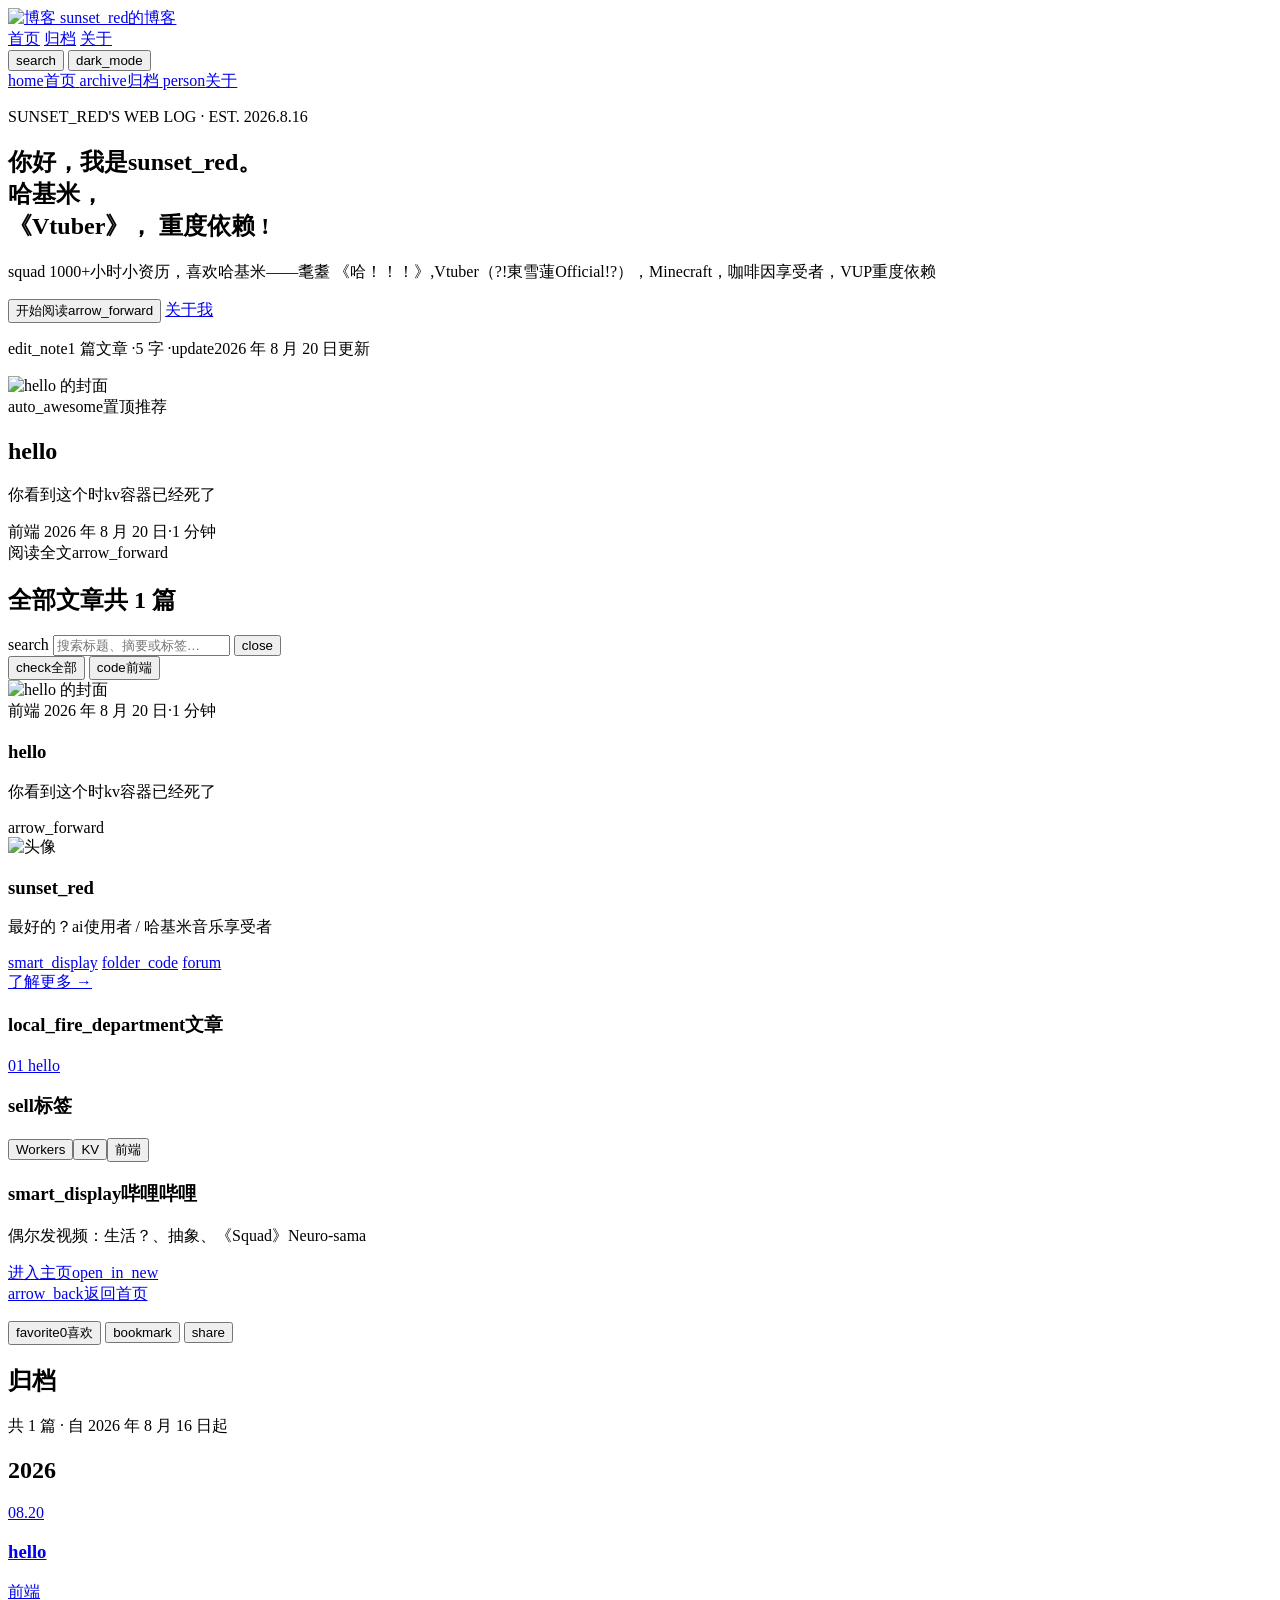
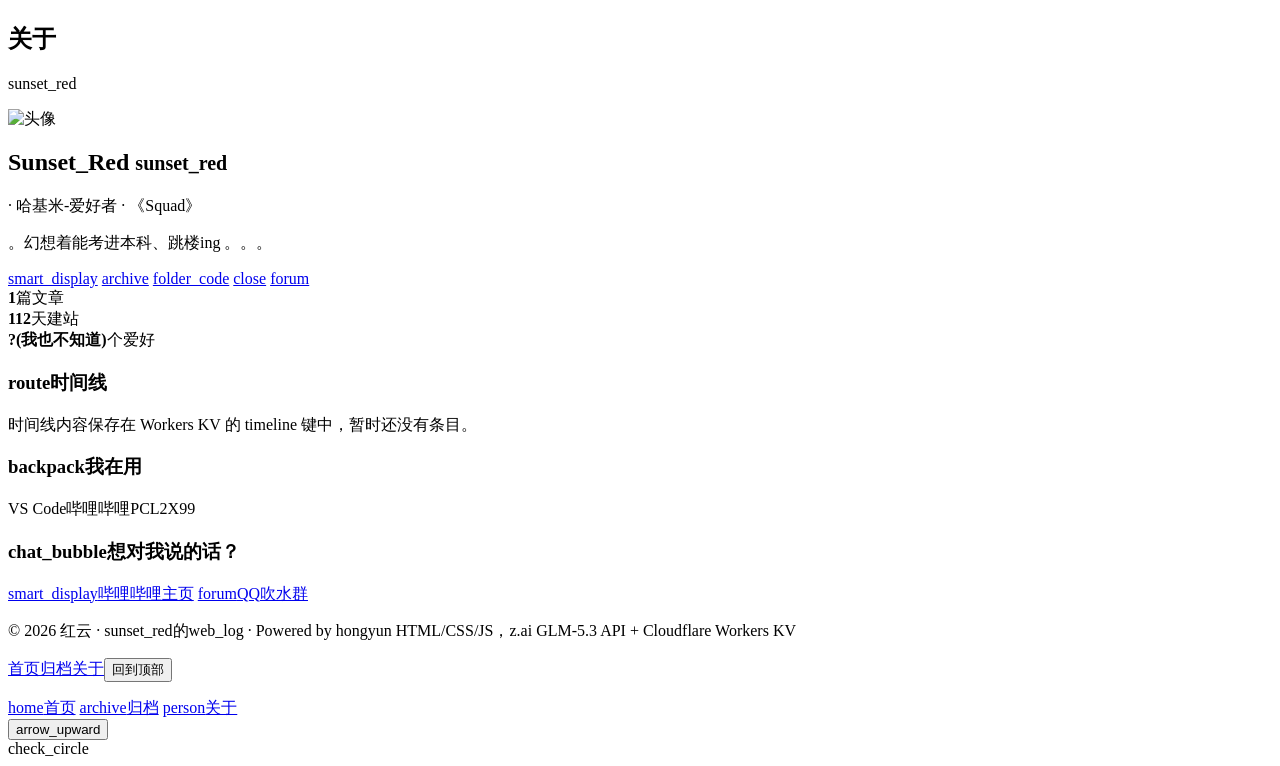
==== index.html @ dc414589 "Add files via upload" ====
<!DOCTYPE html>
<html lang="zh-CN">
<head>
<meta charset="UTF-8">
<meta name="viewport" content="width=device-width, initial-scale=1">
<title>sunset_red的web_log!!!</title>
<meta name="description" content="sunset_red的web_log！！！">
<meta name="theme-color" content="#F5FAF9" media="(prefers-color-scheme: light)">
<meta name="theme-color" content="#0E1515" media="(prefers-color-scheme: dark)">

<link rel="icon" type="image/jpeg" href="1788099527648d80cbcbd6b06cbe7049e24d46d24d8a580a2.jpg">
<link rel="apple-touch-icon" href="1788099527648d80cbcbd6b06cbe7049e24d46d24d8a580a2.jpg">
<link rel="preconnect" href="https://fonts.googleapis.com">
<link rel="preconnect" href="https://fonts.gstatic.com" crossorigin>
<link href="https://fonts.googleapis.com/css2?family=Noto+Sans+SC:wght@400;500;700&display=swap" rel="stylesheet">
<link href="https://fonts.googleapis.com/css2?family=Material+Symbols+Rounded:opsz,wght,FILL,GRAD@20..48,300..600,0..1,0&display=block" rel="stylesheet">
<link rel="stylesheet" href="style.css">
</head>
<body>


<div class="progress"><span id="progressFill"></span></div>


<header class="top-app-bar" id="appBar">
  <div class="app-bar-inner">
    <a class="brand" href="#/" aria-label="回到首页">
      <img class="brand-mark" src="1788099527648d80cbcbd6b06cbe7049e24d46d24d8a580a2.jpg" alt="博客">
      <span class="brand-name">sunset_red的博客</span>
    </a>
    <nav class="app-nav" aria-label="页面导航">
      <a href="#/" data-nav="home">首页</a>
      <a href="#/archive" data-nav="archive">归档</a>
      <a href="#/about" data-nav="about">关于</a>
    </nav>
    <div class="app-bar-actions">
      <button class="icon-btn" id="appSearchBtn" aria-label="搜索文章"><span class="msr">search</span></button>
      <button class="icon-btn" id="themeBtn" aria-label="切换主题"><span class="msr">dark_mode</span></button>
    </div>
  </div>
</header>


<aside class="nav-rail" aria-label="主导航">
  <a class="rail-item" href="#/" data-nav="home">
    <span class="rail-icon"><span class="msr">home</span></span><span class="rail-label">首页</span>
  </a>
  <a class="rail-item" href="#/archive" data-nav="archive">
    <span class="rail-icon"><span class="msr">archive</span></span><span class="rail-label">归档</span>
  </a>
  <a class="rail-item" href="#/about" data-nav="about">
    <span class="rail-icon"><span class="msr">person</span></span><span class="rail-label">关于</span>
  </a>
</aside>

<main class="shell" id="main">


  <section class="view" id="view-home">
    <div class="home-grid">
      <div class="home-main">

        
        <div class="hero">
          <div class="hero-text">
            <p class="hero-eyebrow">SUNSET_RED'S WEB LOG · EST. 2026.8.16</p>
            <h1 class="hero-title">你好，我是<span class="hl hl-primary">sunset_red</span>。<br> <span class="hl hl-tertiary">哈基米</span>，<br><span class="hl hl-tertiary">《Vtuber》</span>，   重度依赖 !</h1>
            <p class="hero-sub">squad 1000+小时小资历，喜欢哈基米——耄耋 《哈！！！》,Vtuber（?!東雪蓮Official!?），Minecraft，咖啡因享受者，VUP重度依赖</p>
            <div class="hero-actions">
              <button class="btn btn-filled" id="heroRead">开始阅读<span class="msr">arrow_forward</span></button>
              <a class="btn btn-tonal" href="#/about">关于我</a>
            </div>
            <p class="hero-meta">
              <span class="msr">edit_note</span><span id="statPosts">–</span> 篇文章
              <span class="sep">·</span><span id="statWords">–</span> 字
              <span class="sep">·</span><span class="msr">update</span><span id="statUpdated">–</span>更新
            </p>
          </div>
          <div class="hero-shapes" aria-hidden="true">
            <div class="par" data-depth="1.6" style="left:10%;top:14%"><div class="shape shape-blob"></div></div>
            <div class="par" data-depth="0.8" style="right:6%;top:2%"><div class="shape shape-ring"></div></div>
            <div class="par" data-depth="2.4" style="right:20%;bottom:20%"><div class="shape shape-pill"></div></div>
            <div class="par" data-depth="1.1" style="left:0;bottom:10%"><div class="shape shape-cookie"></div></div>
            <div class="par" data-depth="0.5" style="left:40%;top:0"><div class="shape shape-dots"></div></div>
          </div>
        </div>

        
        <section id="featuredSlot" aria-label="置顶文章"></section>

        
        <section class="feed" id="feedAnchor">
          <div class="feed-toolbar">
            <h2 class="section-title">全部文章<span class="feed-count" id="feedCount"></span></h2>
            <div class="search-bar">
              <span class="msr">search</span>
              <input id="searchInput" type="text" placeholder="搜索标题、摘要或标签…" aria-label="搜索文章">
              <button class="icon-btn sm" id="searchClear" aria-label="清空搜索"><span class="msr">close</span></button>
            </div>
          </div>
          <div class="chip-row" id="chipRow" role="group" aria-label="按分类过滤"></div>
          <div class="post-list" id="postList"></div>
          <div class="empty-state" id="emptyState" hidden>
            <span class="msr">search_off</span>
            <p>没有找到相关的文章，换个关键词试试？</p>
            <button class="btn btn-text" id="emptyClear">清除筛选</button>
          </div>
        </section>
      </div>

      
      <aside class="home-aside">
        <div class="aside-card card">
          <img class="aside-avatar" src="1788099527648d80cbcbd6b06cbe7049e24d46d24d8a580a2.jpg" alt="头像">
          <h3 class="aside-name">sunset_red</h3>
          <p class="aside-bio"> 最好的？ai使用者 / 哈基米音乐享受者</p>
          <div class="aside-social">
            <a class="icon-btn" href="https://space.bilibili.com/2143665106?spm_id_from=333.1007.0.0" target="_blank" rel="noopener" aria-label="哔哩哔哩主页"><span class="msr">smart_display</span></a>
            <a class="icon-btn" href="https://github.com/hongyinggfghg" target="_blank" rel="noopener" aria-label="folder_code"><span class="msr">folder_code</span></a>
            <a class="icon-btn" href="https://qun.qq.com/universal-share/share?ac=1&authKey=MtZVMoM16aaBMXMmHQZI2kFpi7PyZKCcYmU%2B6uMb%2BdHhhKy9Da8Tt0VvDX%2Bzkjvr&busi_data=eyJncm91cENvZGUiOiIxMTIxMTUxMTkxIiwidG9rZW4iOiI0MzdLWVpiNURxaThYM2tXaGVvV3VlcllIZVFIWlExUXhhenF6a0tCQWo0Sjl3R0VDcTVia3IwT2VIZ1lYRjlRIiwidWluIjoiMjY3MzM2ODM4MiJ9&data=wO5_016UmVou6e7lBhlbWAXGlmTSErDT1pSzOw2TSWqgSu05-gU6txOxobL7jRSRnSUBfg2rzifJkcBd1EI9VA&svctype=4&tempid=h5_group_info" target="_blank" rel="noopener" aria-label="forum"><span class="msr">forum</span></a>
          </div>
          <a class="aside-more" href="#/about">了解更多 →</a>
        </div>

        <div class="aside-card card">
          <h3 class="aside-card-title"><span class="msr">local_fire_department</span>文章</h3>
          <div class="pop-list" id="popularList"></div>
        </div>

        <div class="aside-card card">
          <h3 class="aside-card-title"><span class="msr">sell</span>标签</h3>
          <div class="tag-cloud" id="tagCloud"></div>
        </div>

        <div class="aside-card card bili-card">
          <h3 class="aside-card-title"><span class="msr">smart_display</span>哔哩哔哩</h3>
          <p class="aside-desc">偶尔发视频：生活？、抽象、《Squad》Neuro-sama</p>
          <a class="btn btn-filled" href="https://space.bilibili.com/2143665106?spm_id_from=333.1007.0.0" target="_blank" rel="noopener">进入主页<span class="msr">open_in_new</span></a>
        </div>
      </aside>
    </div>
  </section>

  
  <article class="view" id="view-post">
    <div class="post-layout">
      <div class="post-main">
        <a class="btn btn-text post-back" href="#/"><span class="msr">arrow_back</span>返回首页</a>
        <div class="post-head" id="postHead"></div>
        <figure class="post-cover" id="postCover"></figure>
        <div class="prose" id="postBody"></div>

        <div class="post-actions">
          <button class="btn btn-tonal btn-like" id="likeBtn" aria-pressed="false">
            <span class="msr">favorite</span><span id="likeCount">0</span><span class="like-label">喜欢</span>
          </button>
          <button class="icon-btn big" id="markBtn" aria-label="收藏"><span class="msr">bookmark</span></button>
          <button class="icon-btn big" id="shareBtn" aria-label="分享"><span class="msr">share</span></button>
        </div>

        <div class="post-nav" id="postNav"></div>
      </div>
      <aside class="post-aside"><nav class="toc" id="toc" aria-label="文章目录"></nav></aside>
    </div>
  </article>

  
  <section class="view" id="view-archive">
    <header class="page-head">
      <h1>归档</h1>
      <p>共 <span id="archCount">–</span> 篇 · 自 2026 年 8 月 16 日起</p>
    </header>
    <div id="archiveList"></div>
  </section>


  <section class="view" id="view-about">
    <header class="page-head"><h1>关于</h1><p>sunset_red</p></header>

    <div class="about-grid">
      <div class="card about-intro">
        <img class="about-avatar" src="1788099527648d80cbcbd6b06cbe7049e24d46d24d8a580a2.jpg" alt="头像">
        <div class="about-intro-text">
          <h2>Sunset_Red <small>sunset_red</small></h2>
          <p class="about-role"> · 哈基米-爱好者 · 《Squad》</p>
          <p>。幻想着能考进本科、跳楼ing 。。。</p>
          <div class="aside-social">
            <a class="icon-btn" href="https://space.bilibili.com/2143665106?spm_id_from=333.1007.0.0" target="_blank" rel="noopener" aria-label="哔哩哔哩主页"><span class="msr">smart_display</span></a>
            <a class="icon-btn" href="#/archive" aria-label="文章归档"><span class="msr">archive</span></a>
            <a class="icon-btn" href="https://github.com/hongyinggfghg" target="_blank" rel="noopener" aria-label="folder_code"><span class="msr">folder_code</span></a>
            <a class="icon-btn" href="https://x.com/hongyunlikecat" aria-label="X" target="_blank"><span class="msr">close</span></a>
            <a class="icon-btn" href="https://qun.qq.com/universal-share/share?ac=1&authKey=MtZVMoM16aaBMXMmHQZI2kFpi7PyZKCcYmU%2B6uMb%2BdHhhKy9Da8Tt0VvDX%2Bzkjvr&busi_data=eyJncm91cENvZGUiOiIxMTIxMTUxMTkxIiwidG9rZW4iOiI0MzdLWVpiNURxaThYM2tXaGVvV3VlcllIZVFIWlExUXhhenF6a0tCQWo0Sjl3R0VDcTVia3IwT2VIZ1lYRjlRIiwidWluIjoiMjY3MzM2ODM4MiJ9&data=wO5_016UmVou6e7lBhlbWAXGlmTSErDT1pSzOw2TSWqgSu05-gU6txOxobL7jRSRnSUBfg2rzifJkcBd1EI9VA&svctype=4&tempid=h5_group_info" target="_blank" rel="noopener" aria-label="forum"><span class="msr">forum</span></a>
          </div>
        </div>
      </div>

      <div class="about-stats card">
        <div><b id="asPosts">–</b><span>篇文章</span></div>
        <div><b id="asDays">–</b><span>天建站</span></div>
        <div><b>?(我也不知道)</b><span>个爱好</span></div>
      </div>

      
      <div class="card about-block">
        <h3 class="aside-card-title"><span class="msr">route</span>时间线</h3>
        <div class="timeline-scroll">
          <div class="timeline" id="timelineList"></div>
        </div>
      </div>

      <div class="card about-block">
        <h3 class="aside-card-title"><span class="msr">backpack</span>我在用</h3>
        <div class="tag-cloud static">
          <span class="chip">VS Code</span><span class="chip">哔哩哔哩</span><span class="chip">PCL2</span><span class="chip">X99</span>
        </div>
      </div>


      <div class="card about-block about-contact">
        <h3 class="aside-card-title"><span class="msr">chat_bubble</span>想对我说的话？</h3>
        <div class="contact-btns">
          <a class="btn btn-filled" href="https://space.bilibili.com/2143665106?spm_id_from=333.1007.0.0" target="_blank" rel="noopener"><span class="msr">smart_display</span>哔哩哔哩主页</a>
          <a class="btn btn-filled" href="https://qun.qq.com/universal-share/share?ac=1&authKey=MtZVMoM16aaBMXMmHQZI2kFpi7PyZKCcYmU%2B6uMb%2BdHhhKy9Da8Tt0VvDX%2Bzkjvr&busi_data=eyJncm91cENvZGUiOiIxMTIxMTUxMTkxIiwidG9rZW4iOiI0MzdLWVpiNURxaThYM2tXaGVvV3VlcllIZVFIWlExUXhhenF6a0tCQWo0Sjl3R0VDcTVia3IwT2VIZ1lYRjlRIiwidWluIjoiMjY3MzM2ODM4MiJ9&data=wO5_016UmVou6e7lBhlbWAXGlmTSErDT1pSzOw2TSWqgSu05-gU6txOxobL7jRSRnSUBfg2rzifJkcBd1EI9VA&svctype=4&tempid=h5_group_info" target="_blank" rel="noopener" aria-label="forum"><span class="msr">forum</span>QQ吹水群</a>
        </div>
      </div>
    </div>
  </section>

  <footer class="site-footer">
    <p>© 2026 红云 · sunset_red的web_log · Powered by hongyun HTML/CSS/JS，z.ai GLM-5.3 API + Cloudflare Workers KV</p>
    <p class="footer-links"><a href="#/">首页</a><a href="#/archive">归档</a><a href="#/about">关于</a><button class="link-btn" id="footerTop">回到顶部</button></p>
  </footer>
</main>


<nav class="bottom-nav" aria-label="主导航">
  <a class="bn-item" href="#/" data-nav="home"><span class="bn-icon"><span class="msr">home</span></span>首页</a>
  <a class="bn-item" href="#/archive" data-nav="archive"><span class="bn-icon"><span class="msr">archive</span></span>归档</a>
  <a class="bn-item" href="#/about" data-nav="about"><span class="bn-icon"><span class="msr">person</span></span>关于</a>
</nav>


<button class="fab" id="backTop" aria-label="回到顶部"><span class="msr">arrow_upward</span></button>


<div class="snackbar" id="snackbar" role="status" aria-live="polite">
  <span class="msr" id="snackIcon">check_circle</span>
  <span class="snackbar-msg" id="snackMsg"></span>
  <button class="snackbar-action" id="snackAction" hidden></button>
</div>

<script src="script.js"></script>
</body>
</html>
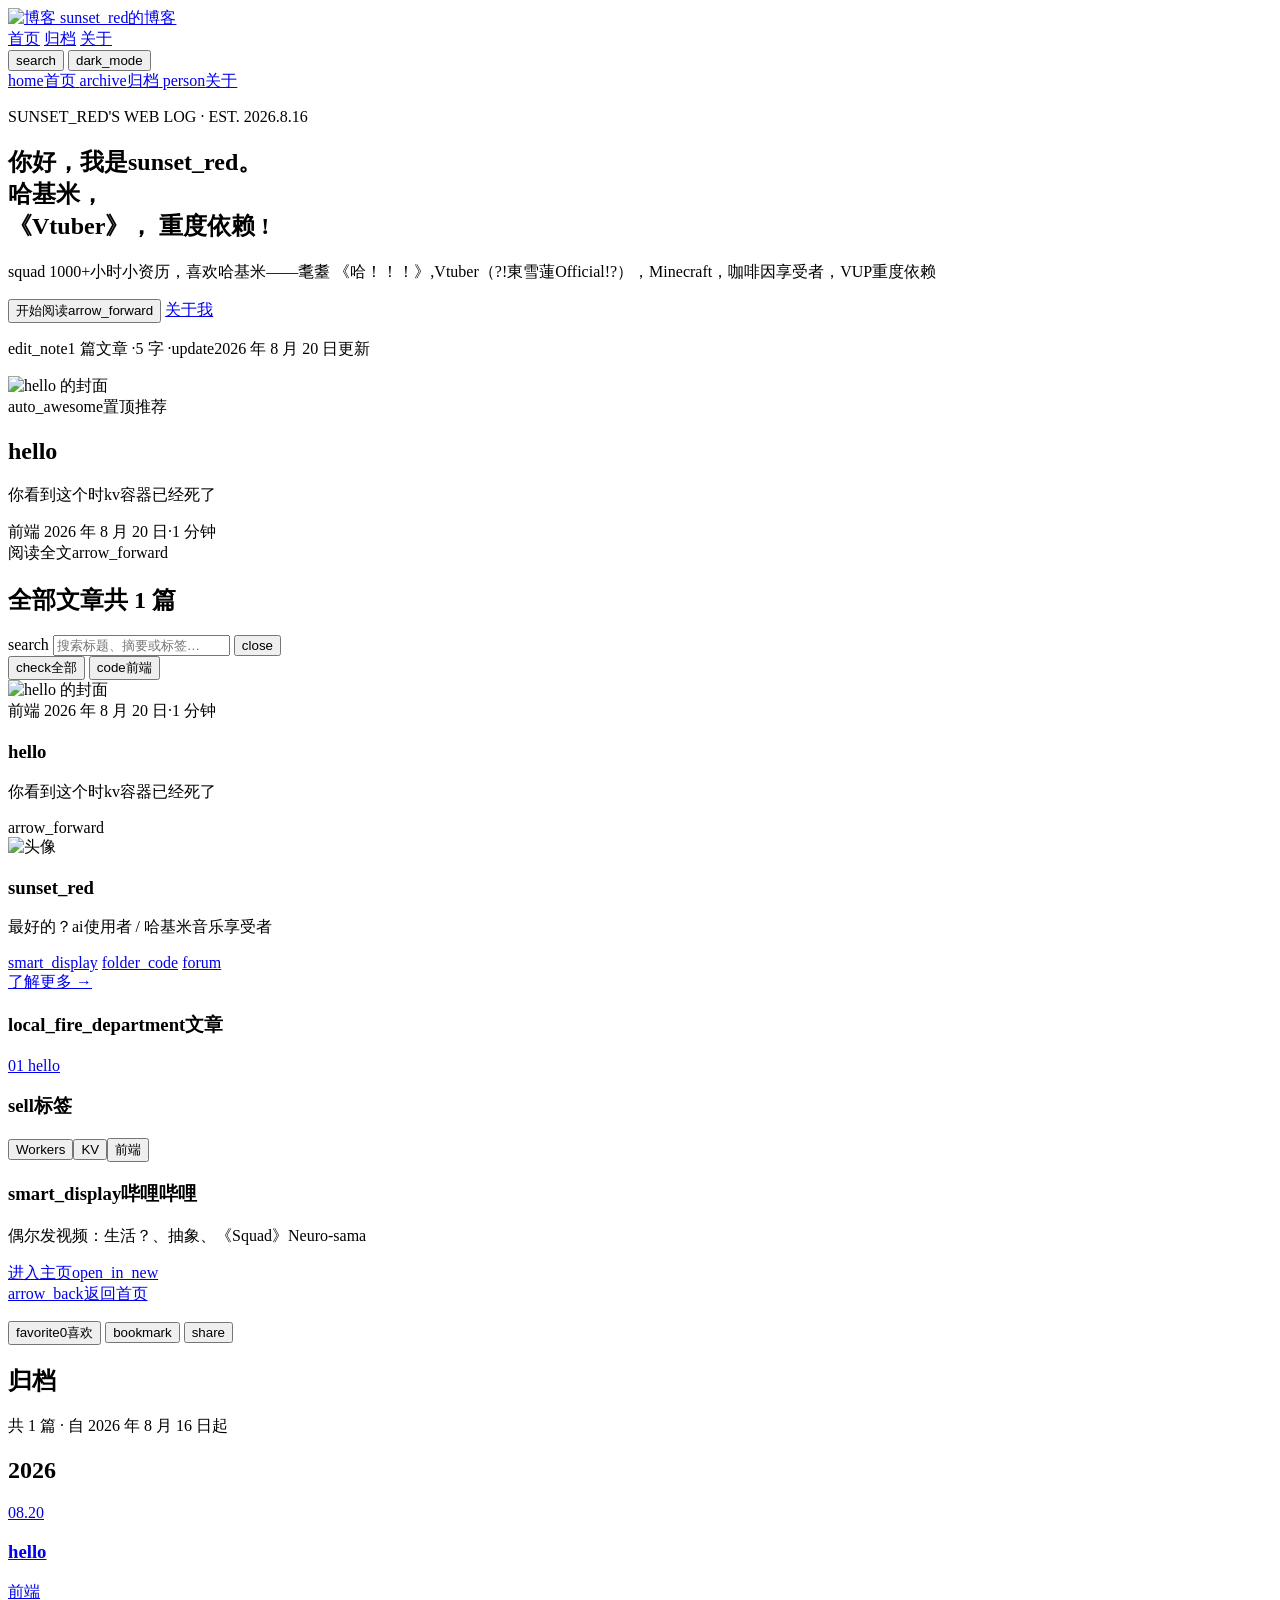
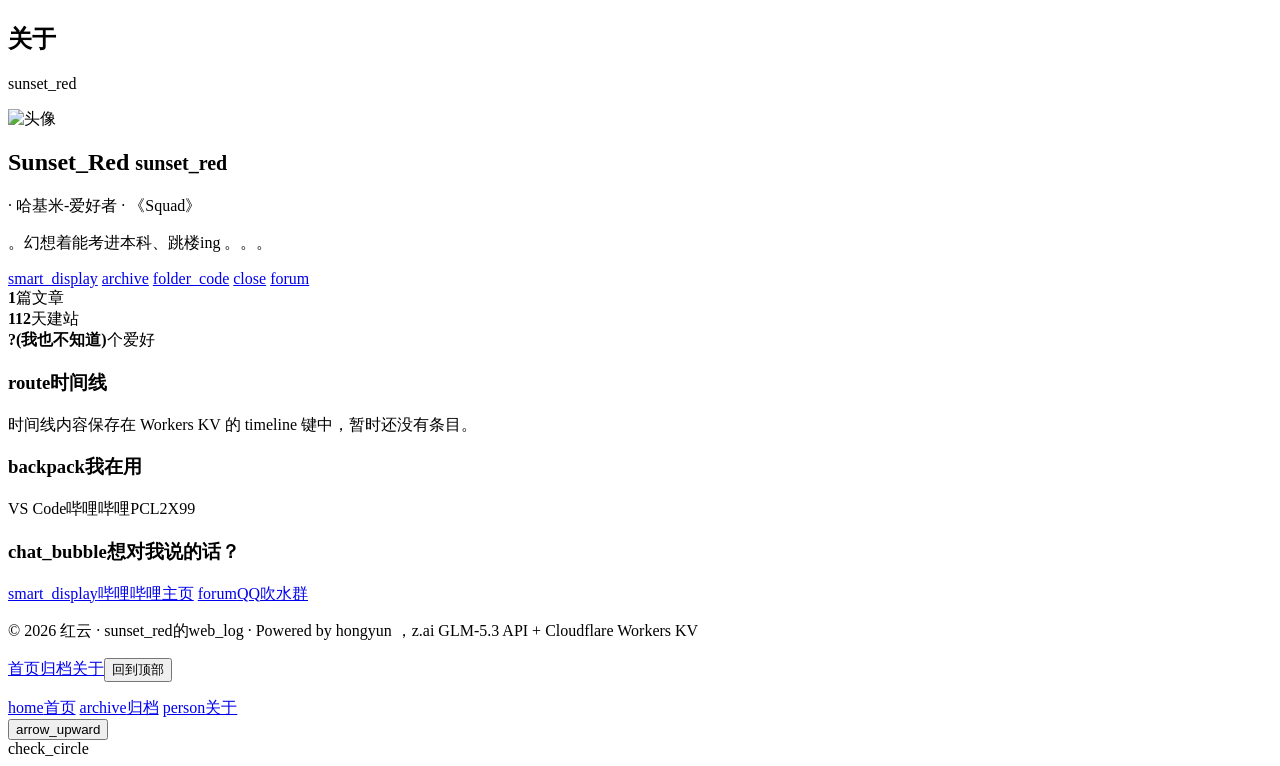
==== commit 8d755bc0: "Add files via upload" ====
--- a/index.html
+++ b/index.html
@@ -227,7 +227,7 @@
   </section>
 
   <footer class="site-footer">
-    <p>© 2026 红云 · sunset_red的web_log · Powered by hongyun HTML/CSS/JS，z.ai GLM-5.3 API + Cloudflare Workers KV</p>
+    <p>© 2026 红云 · sunset_red的web_log · Powered by hongyun ，z.ai GLM-5.3 API + Cloudflare Workers KV</p>
     <p class="footer-links"><a href="#/">首页</a><a href="#/archive">归档</a><a href="#/about">关于</a><button class="link-btn" id="footerTop">回到顶部</button></p>
   </footer>
 </main>
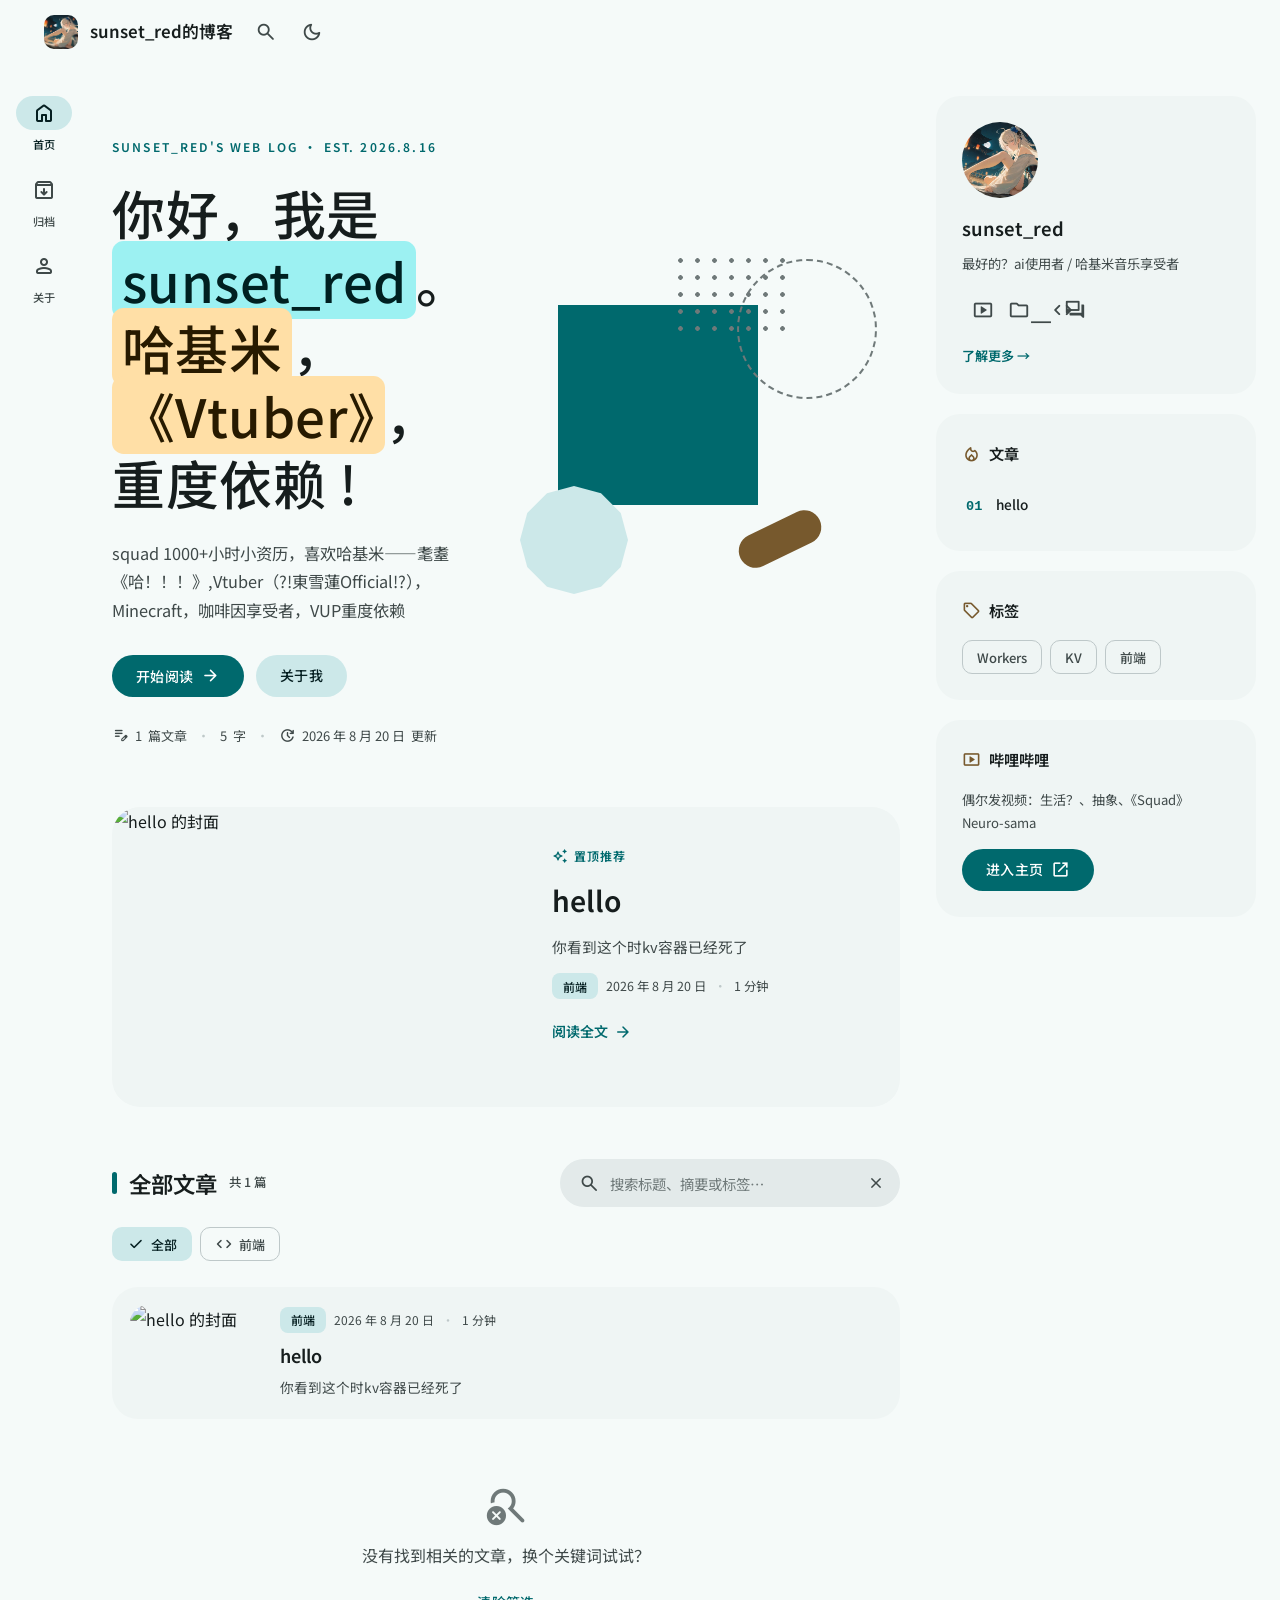
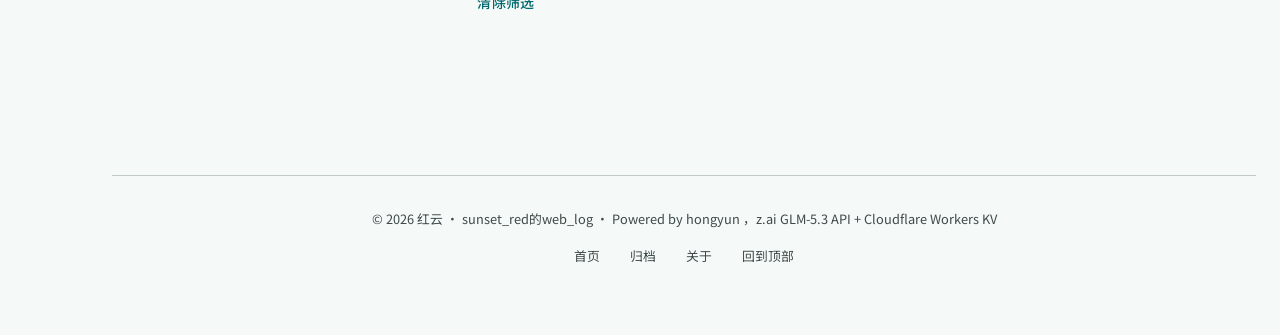
==== commit 728ab524: "Add files via upload" ====
--- a/index.html
+++ b/index.html
@@ -1,254 +1,254 @@
-<!DOCTYPE html>
-<html lang="zh-CN">
-<head>
-<meta charset="UTF-8">
-<meta name="viewport" content="width=device-width, initial-scale=1">
-<title>sunset_red的web_log!!!</title>
-<meta name="description" content="sunset_red的web_log！！！">
-<meta name="theme-color" content="#F5FAF9" media="(prefers-color-scheme: light)">
-<meta name="theme-color" content="#0E1515" media="(prefers-color-scheme: dark)">
-
-<link rel="icon" type="image/jpeg" href="1788099527648d80cbcbd6b06cbe7049e24d46d24d8a580a2.jpg">
-<link rel="apple-touch-icon" href="1788099527648d80cbcbd6b06cbe7049e24d46d24d8a580a2.jpg">
-<link rel="preconnect" href="https://fonts.googleapis.com">
-<link rel="preconnect" href="https://fonts.gstatic.com" crossorigin>
-<link href="https://fonts.googleapis.com/css2?family=Noto+Sans+SC:wght@400;500;700&display=swap" rel="stylesheet">
-<link href="https://fonts.googleapis.com/css2?family=Material+Symbols+Rounded:opsz,wght,FILL,GRAD@20..48,300..600,0..1,0&display=block" rel="stylesheet">
-<link rel="stylesheet" href="style.css">
-</head>
-<body>
-
-
-<div class="progress"><span id="progressFill"></span></div>
-
-
-<header class="top-app-bar" id="appBar">
-  <div class="app-bar-inner">
-    <a class="brand" href="#/" aria-label="回到首页">
-      <img class="brand-mark" src="1788099527648d80cbcbd6b06cbe7049e24d46d24d8a580a2.jpg" alt="博客">
-      <span class="brand-name">sunset_red的博客</span>
-    </a>
-    <nav class="app-nav" aria-label="页面导航">
-      <a href="#/" data-nav="home">首页</a>
-      <a href="#/archive" data-nav="archive">归档</a>
-      <a href="#/about" data-nav="about">关于</a>
-    </nav>
-    <div class="app-bar-actions">
-      <button class="icon-btn" id="appSearchBtn" aria-label="搜索文章"><span class="msr">search</span></button>
-      <button class="icon-btn" id="themeBtn" aria-label="切换主题"><span class="msr">dark_mode</span></button>
-    </div>
-  </div>
-</header>
-
-
-<aside class="nav-rail" aria-label="主导航">
-  <a class="rail-item" href="#/" data-nav="home">
-    <span class="rail-icon"><span class="msr">home</span></span><span class="rail-label">首页</span>
-  </a>
-  <a class="rail-item" href="#/archive" data-nav="archive">
-    <span class="rail-icon"><span class="msr">archive</span></span><span class="rail-label">归档</span>
-  </a>
-  <a class="rail-item" href="#/about" data-nav="about">
-    <span class="rail-icon"><span class="msr">person</span></span><span class="rail-label">关于</span>
-  </a>
-</aside>
-
-<main class="shell" id="main">
-
-
-  <section class="view" id="view-home">
-    <div class="home-grid">
-      <div class="home-main">
-
-        
-        <div class="hero">
-          <div class="hero-text">
-            <p class="hero-eyebrow">SUNSET_RED'S WEB LOG · EST. 2026.8.16</p>
-            <h1 class="hero-title">你好，我是<span class="hl hl-primary">sunset_red</span>。<br> <span class="hl hl-tertiary">哈基米</span>，<br><span class="hl hl-tertiary">《Vtuber》</span>，   重度依赖 !</h1>
-            <p class="hero-sub">squad 1000+小时小资历，喜欢哈基米——耄耋 《哈！！！》,Vtuber（?!東雪蓮Official!?），Minecraft，咖啡因享受者，VUP重度依赖</p>
-            <div class="hero-actions">
-              <button class="btn btn-filled" id="heroRead">开始阅读<span class="msr">arrow_forward</span></button>
-              <a class="btn btn-tonal" href="#/about">关于我</a>
-            </div>
-            <p class="hero-meta">
-              <span class="msr">edit_note</span><span id="statPosts">–</span> 篇文章
-              <span class="sep">·</span><span id="statWords">–</span> 字
-              <span class="sep">·</span><span class="msr">update</span><span id="statUpdated">–</span>更新
-            </p>
-          </div>
-          <div class="hero-shapes" aria-hidden="true">
-            <div class="par" data-depth="1.6" style="left:10%;top:14%"><div class="shape shape-blob"></div></div>
-            <div class="par" data-depth="0.8" style="right:6%;top:2%"><div class="shape shape-ring"></div></div>
-            <div class="par" data-depth="2.4" style="right:20%;bottom:20%"><div class="shape shape-pill"></div></div>
-            <div class="par" data-depth="1.1" style="left:0;bottom:10%"><div class="shape shape-cookie"></div></div>
-            <div class="par" data-depth="0.5" style="left:40%;top:0"><div class="shape shape-dots"></div></div>
-          </div>
-        </div>
-
-        
-        <section id="featuredSlot" aria-label="置顶文章"></section>
-
-        
-        <section class="feed" id="feedAnchor">
-          <div class="feed-toolbar">
-            <h2 class="section-title">全部文章<span class="feed-count" id="feedCount"></span></h2>
-            <div class="search-bar">
-              <span class="msr">search</span>
-              <input id="searchInput" type="text" placeholder="搜索标题、摘要或标签…" aria-label="搜索文章">
-              <button class="icon-btn sm" id="searchClear" aria-label="清空搜索"><span class="msr">close</span></button>
-            </div>
-          </div>
-          <div class="chip-row" id="chipRow" role="group" aria-label="按分类过滤"></div>
-          <div class="post-list" id="postList"></div>
-          <div class="empty-state" id="emptyState" hidden>
-            <span class="msr">search_off</span>
-            <p>没有找到相关的文章，换个关键词试试？</p>
-            <button class="btn btn-text" id="emptyClear">清除筛选</button>
-          </div>
-        </section>
-      </div>
-
-      
-      <aside class="home-aside">
-        <div class="aside-card card">
-          <img class="aside-avatar" src="1788099527648d80cbcbd6b06cbe7049e24d46d24d8a580a2.jpg" alt="头像">
-          <h3 class="aside-name">sunset_red</h3>
-          <p class="aside-bio"> 最好的？ai使用者 / 哈基米音乐享受者</p>
-          <div class="aside-social">
-            <a class="icon-btn" href="https://space.bilibili.com/2143665106?spm_id_from=333.1007.0.0" target="_blank" rel="noopener" aria-label="哔哩哔哩主页"><span class="msr">smart_display</span></a>
-            <a class="icon-btn" href="https://github.com/hongyinggfghg" target="_blank" rel="noopener" aria-label="folder_code"><span class="msr">folder_code</span></a>
-            <a class="icon-btn" href="https://qun.qq.com/universal-share/share?ac=1&authKey=MtZVMoM16aaBMXMmHQZI2kFpi7PyZKCcYmU%2B6uMb%2BdHhhKy9Da8Tt0VvDX%2Bzkjvr&busi_data=eyJncm91cENvZGUiOiIxMTIxMTUxMTkxIiwidG9rZW4iOiI0MzdLWVpiNURxaThYM2tXaGVvV3VlcllIZVFIWlExUXhhenF6a0tCQWo0Sjl3R0VDcTVia3IwT2VIZ1lYRjlRIiwidWluIjoiMjY3MzM2ODM4MiJ9&data=wO5_016UmVou6e7lBhlbWAXGlmTSErDT1pSzOw2TSWqgSu05-gU6txOxobL7jRSRnSUBfg2rzifJkcBd1EI9VA&svctype=4&tempid=h5_group_info" target="_blank" rel="noopener" aria-label="forum"><span class="msr">forum</span></a>
-          </div>
-          <a class="aside-more" href="#/about">了解更多 →</a>
-        </div>
-
-        <div class="aside-card card">
-          <h3 class="aside-card-title"><span class="msr">local_fire_department</span>文章</h3>
-          <div class="pop-list" id="popularList"></div>
-        </div>
-
-        <div class="aside-card card">
-          <h3 class="aside-card-title"><span class="msr">sell</span>标签</h3>
-          <div class="tag-cloud" id="tagCloud"></div>
-        </div>
-
-        <div class="aside-card card bili-card">
-          <h3 class="aside-card-title"><span class="msr">smart_display</span>哔哩哔哩</h3>
-          <p class="aside-desc">偶尔发视频：生活？、抽象、《Squad》Neuro-sama</p>
-          <a class="btn btn-filled" href="https://space.bilibili.com/2143665106?spm_id_from=333.1007.0.0" target="_blank" rel="noopener">进入主页<span class="msr">open_in_new</span></a>
-        </div>
-      </aside>
-    </div>
-  </section>
-
-  
-  <article class="view" id="view-post">
-    <div class="post-layout">
-      <div class="post-main">
-        <a class="btn btn-text post-back" href="#/"><span class="msr">arrow_back</span>返回首页</a>
-        <div class="post-head" id="postHead"></div>
-        <figure class="post-cover" id="postCover"></figure>
-        <div class="prose" id="postBody"></div>
-
-        <div class="post-actions">
-          <button class="btn btn-tonal btn-like" id="likeBtn" aria-pressed="false">
-            <span class="msr">favorite</span><span id="likeCount">0</span><span class="like-label">喜欢</span>
-          </button>
-          <button class="icon-btn big" id="markBtn" aria-label="收藏"><span class="msr">bookmark</span></button>
-          <button class="icon-btn big" id="shareBtn" aria-label="分享"><span class="msr">share</span></button>
-        </div>
-
-        <div class="post-nav" id="postNav"></div>
-      </div>
-      <aside class="post-aside"><nav class="toc" id="toc" aria-label="文章目录"></nav></aside>
-    </div>
-  </article>
-
-  
-  <section class="view" id="view-archive">
-    <header class="page-head">
-      <h1>归档</h1>
-      <p>共 <span id="archCount">–</span> 篇 · 自 2026 年 8 月 16 日起</p>
-    </header>
-    <div id="archiveList"></div>
-  </section>
-
-
-  <section class="view" id="view-about">
-    <header class="page-head"><h1>关于</h1><p>sunset_red</p></header>
-
-    <div class="about-grid">
-      <div class="card about-intro">
-        <img class="about-avatar" src="1788099527648d80cbcbd6b06cbe7049e24d46d24d8a580a2.jpg" alt="头像">
-        <div class="about-intro-text">
-          <h2>Sunset_Red <small>sunset_red</small></h2>
-          <p class="about-role"> · 哈基米-爱好者 · 《Squad》</p>
-          <p>。幻想着能考进本科、跳楼ing 。。。</p>
-          <div class="aside-social">
-            <a class="icon-btn" href="https://space.bilibili.com/2143665106?spm_id_from=333.1007.0.0" target="_blank" rel="noopener" aria-label="哔哩哔哩主页"><span class="msr">smart_display</span></a>
-            <a class="icon-btn" href="#/archive" aria-label="文章归档"><span class="msr">archive</span></a>
-            <a class="icon-btn" href="https://github.com/hongyinggfghg" target="_blank" rel="noopener" aria-label="folder_code"><span class="msr">folder_code</span></a>
-            <a class="icon-btn" href="https://x.com/hongyunlikecat" aria-label="X" target="_blank"><span class="msr">close</span></a>
-            <a class="icon-btn" href="https://qun.qq.com/universal-share/share?ac=1&authKey=MtZVMoM16aaBMXMmHQZI2kFpi7PyZKCcYmU%2B6uMb%2BdHhhKy9Da8Tt0VvDX%2Bzkjvr&busi_data=eyJncm91cENvZGUiOiIxMTIxMTUxMTkxIiwidG9rZW4iOiI0MzdLWVpiNURxaThYM2tXaGVvV3VlcllIZVFIWlExUXhhenF6a0tCQWo0Sjl3R0VDcTVia3IwT2VIZ1lYRjlRIiwidWluIjoiMjY3MzM2ODM4MiJ9&data=wO5_016UmVou6e7lBhlbWAXGlmTSErDT1pSzOw2TSWqgSu05-gU6txOxobL7jRSRnSUBfg2rzifJkcBd1EI9VA&svctype=4&tempid=h5_group_info" target="_blank" rel="noopener" aria-label="forum"><span class="msr">forum</span></a>
-          </div>
-        </div>
-      </div>
-
-      <div class="about-stats card">
-        <div><b id="asPosts">–</b><span>篇文章</span></div>
-        <div><b id="asDays">–</b><span>天建站</span></div>
-        <div><b>?(我也不知道)</b><span>个爱好</span></div>
-      </div>
-
-      
-      <div class="card about-block">
-        <h3 class="aside-card-title"><span class="msr">route</span>时间线</h3>
-        <div class="timeline-scroll">
-          <div class="timeline" id="timelineList"></div>
-        </div>
-      </div>
-
-      <div class="card about-block">
-        <h3 class="aside-card-title"><span class="msr">backpack</span>我在用</h3>
-        <div class="tag-cloud static">
-          <span class="chip">VS Code</span><span class="chip">哔哩哔哩</span><span class="chip">PCL2</span><span class="chip">X99</span>
-        </div>
-      </div>
-
-
-      <div class="card about-block about-contact">
-        <h3 class="aside-card-title"><span class="msr">chat_bubble</span>想对我说的话？</h3>
-        <div class="contact-btns">
-          <a class="btn btn-filled" href="https://space.bilibili.com/2143665106?spm_id_from=333.1007.0.0" target="_blank" rel="noopener"><span class="msr">smart_display</span>哔哩哔哩主页</a>
-          <a class="btn btn-filled" href="https://qun.qq.com/universal-share/share?ac=1&authKey=MtZVMoM16aaBMXMmHQZI2kFpi7PyZKCcYmU%2B6uMb%2BdHhhKy9Da8Tt0VvDX%2Bzkjvr&busi_data=eyJncm91cENvZGUiOiIxMTIxMTUxMTkxIiwidG9rZW4iOiI0MzdLWVpiNURxaThYM2tXaGVvV3VlcllIZVFIWlExUXhhenF6a0tCQWo0Sjl3R0VDcTVia3IwT2VIZ1lYRjlRIiwidWluIjoiMjY3MzM2ODM4MiJ9&data=wO5_016UmVou6e7lBhlbWAXGlmTSErDT1pSzOw2TSWqgSu05-gU6txOxobL7jRSRnSUBfg2rzifJkcBd1EI9VA&svctype=4&tempid=h5_group_info" target="_blank" rel="noopener" aria-label="forum"><span class="msr">forum</span>QQ吹水群</a>
-        </div>
-      </div>
-    </div>
-  </section>
-
-  <footer class="site-footer">
-    <p>© 2026 红云 · sunset_red的web_log · Powered by hongyun ，z.ai GLM-5.3 API + Cloudflare Workers KV</p>
-    <p class="footer-links"><a href="#/">首页</a><a href="#/archive">归档</a><a href="#/about">关于</a><button class="link-btn" id="footerTop">回到顶部</button></p>
-  </footer>
-</main>
-
-
-<nav class="bottom-nav" aria-label="主导航">
-  <a class="bn-item" href="#/" data-nav="home"><span class="bn-icon"><span class="msr">home</span></span>首页</a>
-  <a class="bn-item" href="#/archive" data-nav="archive"><span class="bn-icon"><span class="msr">archive</span></span>归档</a>
-  <a class="bn-item" href="#/about" data-nav="about"><span class="bn-icon"><span class="msr">person</span></span>关于</a>
-</nav>
-
-
-<button class="fab" id="backTop" aria-label="回到顶部"><span class="msr">arrow_upward</span></button>
-
-
-<div class="snackbar" id="snackbar" role="status" aria-live="polite">
-  <span class="msr" id="snackIcon">check_circle</span>
-  <span class="snackbar-msg" id="snackMsg"></span>
-  <button class="snackbar-action" id="snackAction" hidden></button>
-</div>
-
-<script src="script.js"></script>
-</body>
+<!DOCTYPE html>
+<html lang="zh-CN">
+<head>
+<meta charset="UTF-8">
+<meta name="viewport" content="width=device-width, initial-scale=1">
+<title>sunset_red的web_log!!!</title>
+<meta name="description" content="sunset_red的web_log！！！">
+<meta name="theme-color" content="#F5FAF9" media="(prefers-color-scheme: light)">
+<meta name="theme-color" content="#0E1515" media="(prefers-color-scheme: dark)">
+
+<link rel="icon" type="image/jpeg" href="avatar.jpg">
+<link rel="apple-touch-icon" href="avatar.jpg">
+<link rel="preconnect" href="https://fonts.googleapis.com">
+<link rel="preconnect" href="https://fonts.gstatic.com" crossorigin>
+<link href="https://fonts.googleapis.com/css2?family=Noto+Sans+SC:wght@400;500;700&display=swap" rel="stylesheet">
+<link href="https://fonts.googleapis.com/css2?family=Material+Symbols+Rounded:opsz,wght,FILL,GRAD@20..48,300..600,0..1,0&display=block" rel="stylesheet">
+<link rel="stylesheet" href="base.css">
+<link rel="stylesheet" href="style.css">
+</head>
+<body>
+
+
+<div class="progress"><span id="progressFill"></span></div>
+
+
+<header class="top-app-bar" id="appBar">
+  <div class="app-bar-inner">
+    <a class="brand" href="#/" aria-label="回到首页">
+      <img class="brand-mark" src="avatar.jpg" alt="博客">
+      <span class="brand-name">sunset_red的博客</span>
+    </a>
+    <nav class="app-nav" aria-label="页面导航">
+      <a href="#/" data-nav="home">首页</a>
+      <a href="#/archive" data-nav="archive">归档</a>
+      <a href="#/about" data-nav="about">关于</a>
+    </nav>
+    <div class="app-bar-actions">
+      <button class="icon-btn" id="appSearchBtn" aria-label="搜索文章"><span class="msr">search</span></button>
+      <button class="icon-btn" id="themeBtn" aria-label="切换主题"><span class="msr">dark_mode</span></button>
+    </div>
+  </div>
+</header>
+
+
+<aside class="nav-rail" aria-label="主导航">
+  <a class="rail-item" href="#/" data-nav="home">
+    <span class="rail-icon"><span class="msr">home</span></span><span class="rail-label">首页</span>
+  </a>
+  <a class="rail-item" href="#/archive" data-nav="archive">
+    <span class="rail-icon"><span class="msr">archive</span></span><span class="rail-label">归档</span>
+  </a>
+  <a class="rail-item" href="#/about" data-nav="about">
+    <span class="rail-icon"><span class="msr">person</span></span><span class="rail-label">关于</span>
+  </a>
+</aside>
+
+<main class="shell" id="main">
+
+
+  <section class="view" id="view-home">
+    <div class="home-grid">
+      <div class="home-main">
+
+        
+        <div class="hero">
+          <div class="hero-text">
+            <p class="hero-eyebrow">SUNSET_RED'S WEB LOG · EST. 2026.8.16</p>
+            <h1 class="hero-title">你好，我是<span class="hl hl-primary">sunset_red</span>。<br> <span class="hl hl-tertiary">哈基米</span>，<br><span class="hl hl-tertiary">《Vtuber》</span>，   重度依赖 !</h1>
+            <p class="hero-sub">squad 1000+小时小资历，喜欢哈基米——耄耋 《哈！！！》,Vtuber（?!東雪蓮Official!?），Minecraft，咖啡因享受者，VUP重度依赖</p>
+            <div class="hero-actions">
+              <button class="btn btn-filled" id="heroRead">开始阅读<span class="msr">arrow_forward</span></button>
+              <a class="btn btn-tonal" href="#/about">关于我</a>
+            </div>
+            <p class="hero-meta">
+              <span class="msr">edit_note</span><span id="statPosts">–</span> 篇文章
+              <span class="sep">·</span><span id="statWords">–</span> 字
+              <span class="sep">·</span><span class="msr">update</span><span id="statUpdated">–</span>更新
+            </p>
+          </div>
+          <div class="hero-shapes" aria-hidden="true">
+            <div class="par" data-depth="1.6" style="left:10%;top:14%"><div class="shape shape-blob"></div></div>
+            <div class="par" data-depth="0.8" style="right:6%;top:2%"><div class="shape shape-ring"></div></div>
+            <div class="par" data-depth="2.4" style="right:20%;bottom:20%"><div class="shape shape-pill"></div></div>
+            <div class="par" data-depth="1.1" style="left:0;bottom:10%"><div class="shape shape-cookie"></div></div>
+            <div class="par" data-depth="0.5" style="left:40%;top:0"><div class="shape shape-dots"></div></div>
+          </div>
+        </div>
+
+        
+        <section id="featuredSlot" aria-label="置顶文章"></section>
+
+        
+        <section class="feed" id="feedAnchor">
+          <div class="feed-toolbar">
+            <h2 class="section-title">全部文章<span class="feed-count" id="feedCount"></span></h2>
+            <div class="search-bar">
+              <span class="msr">search</span>
+              <input id="searchInput" type="text" placeholder="搜索标题、摘要或标签…" aria-label="搜索文章">
+              <button class="icon-btn sm" id="searchClear" aria-label="清空搜索"><span class="msr">close</span></button>
+            </div>
+          </div>
+          <div class="chip-row" id="chipRow" role="group" aria-label="按分类过滤"></div>
+          <div class="post-list" id="postList"></div>
+          <div class="empty-state" id="emptyState" hidden>
+            <span class="msr">search_off</span>
+            <p>没有找到相关的文章，换个关键词试试？</p>
+            <button class="btn btn-text" id="emptyClear">清除筛选</button>
+          </div>
+        </section>
+      </div>
+
+      
+      <aside class="home-aside">
+        <div class="aside-card card">
+          <img class="aside-avatar" src="avatar.jpg" alt="头像">
+          <h3 class="aside-name">sunset_red</h3>
+          <p class="aside-bio"> 最好的？ai使用者 / 哈基米音乐享受者</p>
+          <div class="aside-social">
+            <a class="icon-btn" href="https://space.bilibili.com/2143665106?spm_id_from=333.1007.0.0" target="_blank" rel="noopener" aria-label="哔哩哔哩主页"><span class="msr">smart_display</span></a>
+            <a class="icon-btn" href="https://github.com/hongyinggfghg" target="_blank" rel="noopener" aria-label="folder_code"><span class="msr">folder_code</span></a>
+            <a class="icon-btn" href="https://qun.qq.com/universal-share/share?ac=1&authKey=MtZVMoM16aaBMXMmHQZI2kFpi7PyZKCcYmU%2B6uMb%2BdHhhKy9Da8Tt0VvDX%2Bzkjvr&busi_data=eyJncm91cENvZGUiOiIxMTIxMTUxMTkxIiwidG9rZW4iOiI0MzdLWVpiNURxaThYM2tXaGVvV3VlcllIZVFIWlExUXhhenF6a0tCQWo0Sjl3R0VDcTVia3IwT2VIZ1lYRjlRIiwidWluIjoiMjY3MzM2ODM4MiJ9&data=wO5_016UmVou6e7lBhlbWAXGlmTSErDT1pSzOw2TSWqgSu05-gU6txOxobL7jRSRnSUBfg2rzifJkcBd1EI9VA&svctype=4&tempid=h5_group_info" target="_blank" rel="noopener" aria-label="forum"><span class="msr">forum</span></a>
+          </div>
+          <a class="aside-more" href="#/about">了解更多 →</a>
+        </div>
+
+        <div class="aside-card card">
+          <h3 class="aside-card-title"><span class="msr">local_fire_department</span>文章</h3>
+          <div class="pop-list" id="popularList"></div>
+        </div>
+
+        <div class="aside-card card">
+          <h3 class="aside-card-title"><span class="msr">sell</span>标签</h3>
+          <div class="tag-cloud" id="tagCloud"></div>
+        </div>
+
+        <div class="aside-card card bili-card">
+          <h3 class="aside-card-title"><span class="msr">smart_display</span>哔哩哔哩</h3>
+          <p class="aside-desc">偶尔发视频：生活？、抽象、《Squad》Neuro-sama</p>
+          <a class="btn btn-filled" href="https://space.bilibili.com/2143665106?spm_id_from=333.1007.0.0" target="_blank" rel="noopener">进入主页<span class="msr">open_in_new</span></a>
+        </div>
+      </aside>
+    </div>
+  </section>
+
+  
+  <article class="view" id="view-post">
+    <div class="post-layout">
+      <div class="post-main">
+        <a class="btn btn-text post-back" href="#/"><span class="msr">arrow_back</span>返回首页</a>
+        <div class="post-head" id="postHead"></div>
+        <div class="prose" id="postBody"></div>
+
+        <div class="post-actions">
+          <button class="btn btn-tonal btn-like" id="likeBtn" aria-pressed="false">
+            <span class="msr">favorite</span><span id="likeCount">0</span><span class="like-label">喜欢</span>
+          </button>
+          <button class="icon-btn big" id="markBtn" aria-label="收藏"><span class="msr">bookmark</span></button>
+          <button class="icon-btn big" id="shareBtn" aria-label="分享"><span class="msr">share</span></button>
+        </div>
+
+        <div class="post-nav" id="postNav"></div>
+      </div>
+      <aside class="post-aside"><nav class="toc" id="toc" aria-label="文章目录"></nav></aside>
+    </div>
+  </article>
+
+  
+  <section class="view" id="view-archive">
+    <header class="page-head">
+      <h1>归档</h1>
+      <p>共 <span id="archCount">–</span> 篇 · 自 2026 年 8 月 16 日起</p>
+    </header>
+    <div id="archiveList"></div>
+  </section>
+
+
+  <section class="view" id="view-about">
+    <header class="page-head"><h1>关于</h1><p>sunset_red</p></header>
+
+    <div class="about-grid">
+      <div class="card about-intro">
+        <img class="about-avatar" src="avatar.jpg" alt="头像">
+        <div class="about-intro-text">
+          <h2>Sunset_Red <small>sunset_red</small></h2>
+          <p class="about-role"> · 哈基米-爱好者 · 《Squad》</p>
+          <p>。幻想着能考进本科、跳楼ing 。。。</p>
+          <div class="aside-social">
+            <a class="icon-btn" href="https://space.bilibili.com/2143665106?spm_id_from=333.1007.0.0" target="_blank" rel="noopener" aria-label="哔哩哔哩主页"><span class="msr">smart_display</span></a>
+            <a class="icon-btn" href="#/archive" aria-label="文章归档"><span class="msr">archive</span></a>
+            <a class="icon-btn" href="https://github.com/hongyinggfghg" target="_blank" rel="noopener" aria-label="folder_code"><span class="msr">folder_code</span></a>
+            <a class="icon-btn" href="https://x.com/hongyunlikecat" aria-label="X" target="_blank"><span class="msr">close</span></a>
+            <a class="icon-btn" href="https://qun.qq.com/universal-share/share?ac=1&authKey=MtZVMoM16aaBMXMmHQZI2kFpi7PyZKCcYmU%2B6uMb%2BdHhhKy9Da8Tt0VvDX%2Bzkjvr&busi_data=eyJncm91cENvZGUiOiIxMTIxMTUxMTkxIiwidG9rZW4iOiI0MzdLWVpiNURxaThYM2tXaGVvV3VlcllIZVFIWlExUXhhenF6a0tCQWo0Sjl3R0VDcTVia3IwT2VIZ1lYRjlRIiwidWluIjoiMjY3MzM2ODM4MiJ9&data=wO5_016UmVou6e7lBhlbWAXGlmTSErDT1pSzOw2TSWqgSu05-gU6txOxobL7jRSRnSUBfg2rzifJkcBd1EI9VA&svctype=4&tempid=h5_group_info" target="_blank" rel="noopener" aria-label="forum"><span class="msr">forum</span></a>
+          </div>
+        </div>
+      </div>
+
+      <div class="about-stats card">
+        <div><b id="asPosts">–</b><span>篇文章</span></div>
+        <div><b id="asDays">–</b><span>天建站</span></div>
+        <div><b>?(我也不知道)</b><span>个爱好</span></div>
+      </div>
+
+      
+      <div class="card about-block">
+        <h3 class="aside-card-title"><span class="msr">route</span>时间线</h3>
+        <div class="timeline-scroll">
+          <div class="timeline" id="timelineList"></div>
+        </div>
+      </div>
+
+      <div class="card about-block">
+        <h3 class="aside-card-title"><span class="msr">backpack</span>我在用</h3>
+        <div class="tag-cloud static">
+          <span class="chip">VS Code</span><span class="chip">哔哩哔哩</span><span class="chip">PCL2</span><span class="chip">X99</span>
+        </div>
+      </div>
+
+
+      <div class="card about-block about-contact">
+        <h3 class="aside-card-title"><span class="msr">chat_bubble</span>想对我说的话？</h3>
+        <div class="contact-btns">
+          <a class="btn btn-filled" href="https://space.bilibili.com/2143665106?spm_id_from=333.1007.0.0" target="_blank" rel="noopener"><span class="msr">smart_display</span>哔哩哔哩主页</a>
+          <a class="btn btn-filled" href="https://qun.qq.com/universal-share/share?ac=1&authKey=MtZVMoM16aaBMXMmHQZI2kFpi7PyZKCcYmU%2B6uMb%2BdHhhKy9Da8Tt0VvDX%2Bzkjvr&busi_data=eyJncm91cENvZGUiOiIxMTIxMTUxMTkxIiwidG9rZW4iOiI0MzdLWVpiNURxaThYM2tXaGVvV3VlcllIZVFIWlExUXhhenF6a0tCQWo0Sjl3R0VDcTVia3IwT2VIZ1lYRjlRIiwidWluIjoiMjY3MzM2ODM4MiJ9&data=wO5_016UmVou6e7lBhlbWAXGlmTSErDT1pSzOw2TSWqgSu05-gU6txOxobL7jRSRnSUBfg2rzifJkcBd1EI9VA&svctype=4&tempid=h5_group_info" target="_blank" rel="noopener" aria-label="forum"><span class="msr">forum</span>QQ吹水群</a>
+        </div>
+      </div>
+    </div>
+  </section>
+
+  <footer class="site-footer">
+    <p>© 2026 红云 · sunset_red的web_log · Powered by hongyun ，z.ai GLM-5.3 API + Cloudflare Workers KV</p>
+    <p class="footer-links"><a href="#/">首页</a><a href="#/archive">归档</a><a href="#/about">关于</a><button class="link-btn" id="footerTop">回到顶部</button></p>
+  </footer>
+</main>
+
+
+<nav class="bottom-nav" aria-label="主导航">
+  <a class="bn-item" href="#/" data-nav="home"><span class="bn-icon"><span class="msr">home</span></span>首页</a>
+  <a class="bn-item" href="#/archive" data-nav="archive"><span class="bn-icon"><span class="msr">archive</span></span>归档</a>
+  <a class="bn-item" href="#/about" data-nav="about"><span class="bn-icon"><span class="msr">person</span></span>关于</a>
+</nav>
+
+
+<button class="fab" id="backTop" aria-label="回到顶部"><span class="msr">arrow_upward</span></button>
+
+
+<div class="snackbar" id="snackbar" role="status" aria-live="polite">
+  <span class="msr" id="snackIcon">check_circle</span>
+  <span class="snackbar-msg" id="snackMsg"></span>
+</div>
+
+<script src="sanitize.js"></script>
+<script src="script.js"></script>
+</body>
 </html>
--- a/base.css
+++ b/base.css
@@ -0,0 +1,167 @@
+/* ============================================================
+   base.css —— 共享设计系统
+   博客端（style.css）与发布后台（admin.css）都依赖本文件：
+   M3 设计令牌、reset、图标字体、按钮 / chip / 卡片基础组件。
+   页面差异（字号、间距覆盖）写在各自的 css 里。
+   ============================================================ */
+
+/* ---------------- M3 色彩令牌（亮色方案） ---------------- */
+:root {
+  --md-primary: #00696d;
+  --md-on-primary: #ffffff;
+  --md-primary-container: #9cf1f2;
+  --md-on-primary-container: #002021;
+  --md-secondary: #4a6365;
+  --md-on-secondary: #ffffff;
+  --md-secondary-container: #cce8e9;
+  --md-on-secondary-container: #051f21;
+  --md-tertiary: #77592d;
+  --md-on-tertiary: #ffffff;
+  --md-tertiary-container: #ffdfa6;
+  --md-on-tertiary-container: #271a00;
+  --md-error: #ba1a1a;
+  --md-on-error: #ffffff;
+  --md-error-container: #ffdad6;
+  --md-on-error-container: #410002;
+  --md-surface: #f5faf9;
+  --md-on-surface: #161d1d;
+  --md-surface-variant: #dae4e5;
+  --md-on-surface-variant: #3f4949;
+  --md-outline: #6f7979;
+  --md-outline-variant: #bec8c9;
+  --md-surface-container-lowest: #ffffff;
+  --md-surface-container-low: #eff5f4;
+  --md-surface-container: #e9efef;
+  --md-surface-container-high: #e3eaea;
+  --md-surface-container-highest: #dee4e4;
+  --md-inverse-surface: #2b3232;
+  --md-inverse-on-surface: #ecf2f1;
+  --md-inverse-primary: #80d4d5;
+
+  --elev-1: 0 1px 2px rgba(0,0,0,.3), 0 1px 3px 1px rgba(0,0,0,.15);
+  --elev-2: 0 1px 2px rgba(0,0,0,.3), 0 2px 6px 2px rgba(0,0,0,.15);
+  --elev-3: 0 1px 3px rgba(0,0,0,.3), 0 4px 8px 3px rgba(0,0,0,.15);
+
+  --ease-standard: cubic-bezier(.2, 0, 0, 1);
+  --ease-spring: cubic-bezier(.34, 1.56, .64, 1);
+  --font-mono: ui-monospace, 'SF Mono', 'Cascadia Code', Consolas, monospace;
+}
+
+/* ---------------- M3 暗色方案 ---------------- */
+[data-theme="dark"] {
+  --md-primary: #80d4d5;
+  --md-on-primary: #003738;
+  --md-primary-container: #004f51;
+  --md-on-primary-container: #9cf1f2;
+  --md-secondary: #b0cbcd;
+  --md-on-secondary: #1c3436;
+  --md-secondary-container: #334b4d;
+  --md-on-secondary-container: #cce8e9;
+  --md-tertiary: #e8c28c;
+  --md-on-tertiary: #422d00;
+  --md-tertiary-container: #5d4212;
+  --md-on-tertiary-container: #ffdfa6;
+  --md-error: #ffb4ab;
+  --md-on-error: #690005;
+  --md-error-container: #93000a;
+  --md-on-error-container: #ffdad6;
+  --md-surface: #0e1515;
+  --md-on-surface: #dee4e4;
+  --md-surface-variant: #3f4949;
+  --md-on-surface-variant: #bec8c9;
+  --md-outline: #899393;
+  --md-outline-variant: #3f4949;
+  --md-surface-container-lowest: #090f0f;
+  --md-surface-container-low: #161d1d;
+  --md-surface-container: #1a2121;
+  --md-surface-container-high: #252b2b;
+  --md-surface-container-highest: #303636;
+  --md-inverse-surface: #dee4e4;
+  --md-inverse-on-surface: #2b3232;
+  --md-inverse-primary: #00696d;
+  --elev-1: 0 1px 2px rgba(0,0,0,.5), 0 1px 3px 1px rgba(0,0,0,.2);
+  --elev-2: 0 1px 2px rgba(0,0,0,.5), 0 2px 6px 2px rgba(0,0,0,.25);
+  --elev-3: 0 2px 4px rgba(0,0,0,.5), 0 4px 10px 3px rgba(0,0,0,.3);
+}
+
+/* ---------------- 基础 ---------------- */
+* { margin: 0; padding: 0; box-sizing: border-box; }
+body {
+  font-family: var(--font-sans);
+  background: var(--md-surface);
+  color: var(--md-on-surface);
+  line-height: 1.75;
+  -webkit-font-smoothing: antialiased;
+  transition: background-color .35s var(--ease-standard), color .35s var(--ease-standard);
+}
+img { display: block; max-width: 100%; }
+a { color: inherit; text-decoration: none; }
+button { font-family: inherit; cursor: pointer; border: none; background: none; color: inherit; }
+::selection { background: var(--md-primary-container); color: var(--md-on-primary-container); }
+:focus-visible { outline: 2px solid var(--md-primary); outline-offset: 2px; border-radius: 4px; }
+::-webkit-scrollbar { width: 10px; height: 10px; }
+::-webkit-scrollbar-thumb { background: var(--md-outline-variant); border-radius: 8px; border: 2px solid var(--md-surface); }
+::-webkit-scrollbar-track { background: transparent; }
+
+/* Material Symbols Rounded 图标 */
+.msr {
+  font-family: 'Material Symbols Rounded';
+  font-weight: normal; font-style: normal; font-size: 24px; line-height: 1;
+  letter-spacing: normal; text-transform: none; display: inline-block; white-space: nowrap;
+  direction: ltr; -webkit-font-feature-settings: 'liga'; -webkit-font-smoothing: antialiased;
+  font-variation-settings: 'FILL' 0, 'wght' 400, 'GRAD' 0, 'opsz' 24;
+  transition: font-variation-settings .35s var(--ease-standard);
+  user-select: none;
+}
+.msr.filled { font-variation-settings: 'FILL' 1, 'wght' 400, 'GRAD' 0, 'opsz' 24; }
+
+/* ---------------- 按钮体系（M3） ---------------- */
+.btn {
+  display: inline-flex; align-items: center; justify-content: center; gap: 8px;
+  height: 42px; padding: 0 24px; border-radius: 21px;
+  font-size: .875rem; font-weight: 500; letter-spacing: .02em;
+  position: relative; transition: box-shadow .25s var(--ease-standard), background-color .25s;
+}
+.btn .msr { font-size: 19px; }
+.btn-filled { background: var(--md-primary); color: var(--md-on-primary); }
+.btn-filled:hover { box-shadow: var(--elev-1); }
+.btn-tonal { background: var(--md-secondary-container); color: var(--md-on-secondary-container); }
+.btn-text { background: transparent; color: var(--md-primary); padding: 0 16px; }
+
+/* 状态层：hover 8% / active 12% */
+.btn::after, .icon-btn::after, .chip::after {
+  content: ""; position: absolute; inset: 0; border-radius: inherit;
+  background: currentColor; opacity: 0; pointer-events: none;
+  transition: opacity .18s var(--ease-standard);
+}
+.btn:hover::after, .icon-btn:hover::after, .chip:hover::after { opacity: .08; }
+.btn:active::after, .icon-btn:active::after, .chip:active::after { opacity: .12; }
+
+.icon-btn {
+  width: 42px; height: 42px; border-radius: 50%; display: grid; place-items: center;
+  color: var(--md-on-surface-variant); position: relative; transition: color .2s;
+}
+.icon-btn:hover { color: var(--md-on-surface); }
+.icon-btn .msr { font-size: 22px; }
+.icon-btn.sm { width: 34px; height: 34px; }
+.icon-btn.sm .msr { font-size: 18px; }
+
+/* ---------------- Chips（M3） ---------------- */
+.chip {
+  display: inline-flex; align-items: center; gap: 6px; height: 34px; padding: 0 14px;
+  border-radius: 10px; border: 1px solid var(--md-outline-variant);
+  background: transparent; color: var(--md-on-surface-variant);
+  font-size: .8125rem; font-weight: 500; position: relative;
+  transition: background-color .25s, color .25s, border-color .25s;
+}
+.chip .msr { font-size: 18px; }
+.chip.selected { background: var(--md-secondary-container); color: var(--md-on-secondary-container); border-color: transparent; }
+
+/* ---------------- 卡片 ---------------- */
+.card { background: var(--md-surface-container-low); border-radius: 24px; }
+
+/* ---------------- 动效减弱 ---------------- */
+@media (prefers-reduced-motion: reduce) {
+  *, *::before, *::after { animation-duration: .01ms !important; animation-iteration-count: 1 !important; transition-duration: .01ms !important; }
+  html { scroll-behavior: auto; }
+}
--- a/style.css
+++ b/style.css
@@ -0,0 +1,414 @@
+/* ============================================================
+   style.css —— 博客端样式（设计令牌 / 按钮 / 卡片等共享部分见 base.css）
+   ============================================================ */
+
+@font-face {
+  font-family: 'Google Sans Text'; font-style: normal; font-weight: 400; font-display: swap;
+  src: url(https://fonts.gstatic.com/s/googlesanstext/v25/5aUu9-KzpRiLCAt4Unrc-xIKmCU5qEp2i0VBuxM.woff2) format('woff2');
+}
+@font-face {
+  font-family: 'Google Sans Text'; font-style: normal; font-weight: 500; font-display: swap;
+  src: url(https://fonts.gstatic.com/s/googlesanstext/v25/5aUp9-KzpRiLCAt4Unrc-xIKmCU5oLlVnmhjtjm4DZw.woff2) format('woff2');
+}
+@font-face {
+  font-family: 'Google Sans Text'; font-style: normal; font-weight: 700; font-display: swap;
+  src: url(https://fonts.gstatic.com/s/googlesanstext/v25/5aUp9-KzpRiLCAt4Unrc-xIKmCU5oPFTnmhjtjm4DZw.woff2) format('woff2');
+}
+
+:root {
+  --font-sans: 'Google Sans Text', 'Noto Sans SC', -apple-system, 'Segoe UI', sans-serif;
+}
+
+html { scroll-behavior: smooth; scroll-padding-top: 92px; }
+
+/* 博客专属元素的状态层（按钮 / 图标 / chip 的状态层在 base.css） */
+.bn-item::after, .app-nav a::after, .toc-link::after {
+  content: ""; position: absolute; inset: 0; border-radius: inherit;
+  background: currentColor; opacity: 0; pointer-events: none;
+  transition: opacity .18s var(--ease-standard);
+}
+.bn-item:hover::after, .app-nav a:hover::after { opacity: .08; }
+
+/* ---------------- 阅读进度条 ---------------- */
+.progress { position: fixed; top: 0; left: 0; right: 0; height: 3px; z-index: 90; pointer-events: none; }
+.progress span { display: block; height: 100%; background: var(--md-primary); transform: scaleX(0); transform-origin: 0 50%; }
+
+/* ---------------- 顶部应用栏 ---------------- */
+.top-app-bar {
+  position: fixed; top: 0; left: 0; right: 0; height: 64px; z-index: 80;
+  background: var(--md-surface);
+  transition: background-color .3s var(--ease-standard), box-shadow .3s var(--ease-standard);
+}
+.top-app-bar.scrolled { background: var(--md-surface-container); box-shadow: var(--elev-1); }
+.app-bar-inner { max-width: 1240px; height: 100%; margin: 0 auto; padding: 0 24px; display: flex; align-items: center; gap: 12px; }
+.brand { display: flex; align-items: center; gap: 12px; }
+.brand-mark { width: 34px; height: 34px; border-radius: 10px; object-fit: cover; }
+.brand-name { font-weight: 600; font-size: 1.05rem; opacity: 0; transform: translateY(5px); transition: .4s var(--ease-standard); }
+.top-app-bar.scrolled .brand-name { opacity: 1; transform: none; }
+.app-bar-actions { margin-left: auto; display: flex; gap: 4px; }
+.app-nav { margin-left: auto; display: none; gap: 4px; }
+.app-nav + .app-bar-actions { margin-left: 0; }
+.app-nav a {
+  padding: 8px 18px; border-radius: 20px; font-size: .875rem; font-weight: 500;
+  color: var(--md-on-surface-variant); position: relative; transition: color .25s, background-color .25s;
+}
+.app-nav a:hover { background: color-mix(in srgb, var(--md-on-surface-variant) 8%, transparent); }
+.app-nav a.active { color: var(--md-primary); background: var(--md-secondary-container); }
+
+/* ---------------- 导航栏（桌面） ---------------- */
+.nav-rail {
+  display: none; position: fixed; left: 0; top: 0; bottom: 0; width: 88px; z-index: 70;
+  flex-direction: column; align-items: center; gap: 10px; padding: 92px 0 24px;
+}
+.rail-item { display: flex; flex-direction: column; align-items: center; gap: 5px; color: var(--md-on-surface-variant); width: 72px; padding: 4px 0; border-radius: 16px; transition: color .25s; }
+.rail-icon { width: 56px; height: 34px; border-radius: 17px; display: grid; place-items: center; transition: background-color .35s var(--ease-standard); }
+.rail-icon .msr { font-size: 24px; }
+.rail-label { font-size: .7rem; font-weight: 500; }
+.rail-item:hover { color: var(--md-on-surface); }
+.rail-item.active { color: var(--md-on-secondary-container); }
+.rail-item.active .rail-icon { background: var(--md-secondary-container); }
+
+/* ---------------- 底部导航栏（移动端） ---------------- */
+.bottom-nav {
+  position: fixed; left: 12px; right: 12px; bottom: 12px; height: 72px; z-index: 80;
+  background: var(--md-surface-container); box-shadow: var(--elev-2); border-radius: 28px;
+  display: none; align-items: stretch; padding: 8px;
+}
+.bn-item { flex: 1; display: flex; flex-direction: column; align-items: center; justify-content: center; gap: 4px; font-size: .6875rem; font-weight: 500; color: var(--md-on-surface-variant); }
+.bn-icon { width: 64px; height: 32px; border-radius: 16px; display: grid; place-items: center; transition: background-color .35s var(--ease-standard); }
+.bn-icon .msr { font-size: 22px; }
+.bn-item.active { color: var(--md-on-secondary-container); }
+.bn-item.active .bn-icon { background: var(--md-secondary-container); }
+
+/* ---------------- 主布局 ---------------- */
+.shell { max-width: 1240px; margin: 0 auto; padding: 96px 24px 64px; }
+
+.view { display: none; }
+.view.active { display: block; animation: view-in .5s var(--ease-standard); }
+@keyframes view-in { from { opacity: 0; transform: translateY(18px); } }
+
+/* ---------------- Hero ---------------- */
+.hero { display: grid; grid-template-columns: minmax(0, 1fr) minmax(280px, 380px); align-items: center; gap: 48px; padding: 40px 0 8px; }
+.hero-eyebrow { font-size: .75rem; font-weight: 600; letter-spacing: .18em; color: var(--md-primary); margin-bottom: 22px; }
+.hero-title { font-size: clamp(2rem, 1.2rem + 3.4vw, 3.3rem); line-height: 1.28; font-weight: 500; letter-spacing: .01em; }
+.hl { border-radius: .22em; padding: .02em .18em; -webkit-box-decoration-break: clone; box-decoration-break: clone; }
+.hl-primary { background: var(--md-primary-container); color: var(--md-on-primary-container); }
+.hl-tertiary { background: var(--md-tertiary-container); color: var(--md-on-tertiary-container); }
+.hero-sub { margin-top: 22px; max-width: 34em; color: var(--md-on-surface-variant); font-size: 1.02rem; }
+.hero-actions { display: flex; gap: 12px; margin-top: 30px; flex-wrap: wrap; }
+.hero-meta { margin-top: 28px; font-size: .8125rem; color: var(--md-on-surface-variant); display: flex; align-items: center; gap: 6px; flex-wrap: wrap; }
+.hero-meta .msr { font-size: 17px; }
+.hero-meta .sep { color: var(--md-outline-variant); margin: 0 4px; }
+
+/* Hero 装饰形状 */
+.hero-shapes { position: relative; height: 380px; }
+.par { position: absolute; transition: transform .7s var(--ease-standard); will-change: transform; }
+.shape { position: relative; }
+.shape-blob { width: 200px; height: 200px; background: var(--md-primary); animation: blobmorph 14s ease-in-out infinite alternate; }
+@keyframes blobmorph {
+  0%   { border-radius: 58% 42% 55% 45% / 45% 55% 42% 58%; }
+  50%  { border-radius: 42% 58% 40% 60% / 58% 42% 55% 45%; transform: rotate(6deg); }
+  100% { border-radius: 55% 45% 58% 42% / 42% 58% 45% 55%; transform: rotate(-4deg); }
+}
+.shape-ring { width: 140px; height: 140px; border: 2.5px dashed var(--md-outline); border-radius: 50%; animation: spin 46s linear infinite; }
+.shape-pill { width: 88px; height: 34px; background: var(--md-tertiary); border-radius: 17px; transform: rotate(-26deg); animation: floaty 7s ease-in-out infinite; }
+@keyframes floaty { 50% { transform: rotate(-26deg) translateY(-14px); } }
+.shape-cookie {
+  width: 108px; height: 108px; background: var(--md-secondary-container);
+  clip-path: polygon(100% 50%, 93.3% 75%, 75% 93.3%, 50% 100%, 25% 93.3%, 6.7% 75%, 0% 50%, 6.7% 25%, 25% 6.7%, 50% 0%, 75% 6.7%, 93.3% 25%);
+  animation: spin 34s linear infinite reverse;
+}
+.shape-dots { width: 118px; height: 88px; background-image: radial-gradient(var(--md-outline) 2px, transparent 2.6px); background-size: 17px 17px; animation: pulse 5s ease-in-out infinite; }
+@keyframes pulse { 50% { opacity: .45; } }
+@keyframes spin { to { transform: rotate(360deg); } }
+
+.icon-btn.big { width: 50px; height: 50px; background: var(--md-surface-container-high); }
+.icon-btn.big.marked { background: var(--md-tertiary-container); color: var(--md-on-tertiary-container); }
+
+.chip-row { display: flex; gap: 8px; flex-wrap: wrap; margin: 20px 0 26px; }
+
+.assist-chip {
+  display: inline-flex; align-items: center; height: 26px; padding: 0 11px; border-radius: 8px;
+  background: var(--md-secondary-container); color: var(--md-on-secondary-container);
+  font-size: .75rem; font-weight: 500; white-space: nowrap;
+}
+.assist-chip-btn { cursor: pointer; border: none; font-family: inherit; transition: filter .2s; }
+.assist-chip-btn:hover { filter: brightness(1.04) saturate(1.1); }
+
+/* ---------------- 置顶文章 ---------------- */
+.featured {
+  display: grid; grid-template-columns: 1.05fr 1fr; border-radius: 28px; overflow: hidden;
+  background: var(--md-surface-container-low); margin: 52px 0;
+  cursor: pointer; transition: box-shadow .35s var(--ease-standard), transform .35s var(--ease-standard);
+}
+.featured:hover { box-shadow: var(--elev-2); transform: translateY(-3px); }
+.featured-media { position: relative; min-height: 300px; overflow: hidden; }
+.featured-media img { position: absolute; inset: 0; width: 100%; height: 100%; object-fit: cover; transition: transform .8s var(--ease-standard); }
+.featured:hover .featured-media img { transform: scale(1.045); }
+.featured-body { padding: 38px 36px; display: flex; flex-direction: column; align-items: flex-start; gap: 14px; }
+.featured-tag { display: inline-flex; align-items: center; gap: 6px; font-size: .75rem; font-weight: 600; letter-spacing: .1em; color: var(--md-primary); }
+.featured-tag .msr { font-size: 16px; }
+.featured-body h2 { font-size: clamp(1.35rem, 2.2vw, 1.8rem); line-height: 1.4; font-weight: 600; }
+.featured-body > p { color: var(--md-on-surface-variant); font-size: .92rem; display: -webkit-box; -webkit-line-clamp: 3; -webkit-box-orient: vertical; overflow: hidden; }
+.featured-meta { display: flex; align-items: center; gap: 8px; font-size: .78rem; color: var(--md-on-surface-variant); flex-wrap: wrap; }
+.featured-meta .dot { color: var(--md-outline-variant); }
+.featured-read { display: inline-flex; align-items: center; gap: 6px; color: var(--md-primary); font-weight: 600; font-size: .875rem; margin-top: 6px; }
+.featured-read .msr { font-size: 18px; transition: transform .3s var(--ease-standard); }
+.featured:hover .featured-read .msr { transform: translateX(4px); }
+
+/* ---------------- 文章流 ---------------- */
+.section-title { font-size: 1.4rem; font-weight: 600; display: flex; align-items: center; gap: 12px; }
+.section-title::before { content: ""; width: 5px; height: 22px; border-radius: 3px; background: var(--md-primary); }
+.feed-count { font-size: .78rem; font-weight: 500; color: var(--md-on-surface-variant); }
+.feed-toolbar { display: flex; align-items: center; justify-content: space-between; gap: 20px; flex-wrap: wrap; }
+
+.search-bar {
+  display: flex; align-items: center; gap: 10px; height: 48px; padding: 0 6px 0 18px;
+  border-radius: 24px; background: var(--md-surface-container-high); color: var(--md-on-surface-variant);
+  border: 1px solid transparent; min-width: 280px; flex: 0 1 340px;
+  transition: border-color .25s, background-color .25s;
+}
+.search-bar:focus-within { border-color: var(--md-primary); background: var(--md-surface-container-highest); }
+.search-bar .msr { font-size: 21px; }
+.search-bar input { flex: 1; min-width: 0; background: none; border: none; outline: none; color: var(--md-on-surface); font: .9rem var(--font-sans); }
+.search-bar input::placeholder { color: var(--md-outline); }
+
+.post-list { display: flex; flex-direction: column; gap: 14px; }
+.post-item {
+  display: flex; gap: 22px; align-items: center; padding: 18px; border-radius: 26px;
+  background: var(--md-surface-container-low); cursor: pointer; position: relative;
+  transition: background-color .3s, box-shadow .3s var(--ease-standard), transform .3s var(--ease-standard);
+  animation: item-in .55s var(--ease-standard) both;
+}
+@keyframes item-in { from { opacity: 0; transform: translateY(16px); } }
+.post-item:hover { background: var(--md-surface-container); box-shadow: var(--elev-1); transform: translateY(-2px); }
+.pi-media { flex: none; width: 128px; height: 96px; border-radius: 18px; overflow: hidden; }
+.pi-media img { width: 100%; height: 100%; object-fit: cover; transition: transform .6s var(--ease-standard); }
+.post-item:hover .pi-media img { transform: scale(1.06); }
+.pi-body { flex: 1; min-width: 0; }
+.pi-meta { display: flex; align-items: center; gap: 8px; font-size: .75rem; color: var(--md-on-surface-variant); flex-wrap: wrap; }
+.pi-meta .dot { color: var(--md-outline-variant); }
+.pi-title { font-size: 1.12rem; font-weight: 600; margin: 7px 0 5px; transition: color .25s; }
+.post-item:hover .pi-title { color: var(--md-primary); }
+.pi-excerpt {
+  font-size: .85rem; color: var(--md-on-surface-variant); display: -webkit-box;
+  -webkit-line-clamp: 2; -webkit-box-orient: vertical; overflow: hidden;
+}
+.pi-arrow { flex: none; color: var(--md-primary); font-size: 20px; opacity: 0; transform: translateX(-8px); transition: .3s var(--ease-standard); }
+.post-item:hover .pi-arrow { opacity: 1; transform: none; }
+mark { background: var(--md-primary-container); color: var(--md-on-primary-container); border-radius: 4px; padding: 0 2px; }
+
+.empty-state { text-align: center; padding: 64px 0; color: var(--md-on-surface-variant); display: flex; flex-direction: column; align-items: center; gap: 12px; }
+.empty-state .msr { font-size: 46px; color: var(--md-outline); }
+.empty-state .btn { color: var(--md-primary); }
+
+/* ---------------- 侧栏 ---------------- */
+.home-grid { display: grid; grid-template-columns: minmax(0, 1fr) 320px; gap: 36px; align-items: start; }
+.home-aside { display: flex; flex-direction: column; gap: 20px; position: sticky; top: 88px; }
+.aside-card { padding: 26px; }
+.aside-avatar { width: 76px; height: 76px; border-radius: 50%; object-fit: cover; margin-bottom: 14px; }
+.aside-name { font-size: 1.15rem; font-weight: 600; }
+.aside-bio { font-size: .83rem; color: var(--md-on-surface-variant); margin: 8px 0 14px; }
+.aside-social { display: flex; gap: 4px; }
+.aside-more { display: inline-block; margin-top: 14px; font-size: .82rem; font-weight: 600; color: var(--md-primary); }
+.aside-card-title { display: flex; align-items: center; gap: 8px; font-size: .95rem; font-weight: 600; margin-bottom: 16px; }
+.aside-card-title .msr { font-size: 19px; color: var(--md-tertiary); }
+.aside-desc { font-size: .82rem; color: var(--md-on-surface-variant); margin-bottom: 14px; }
+.pop-list { display: flex; flex-direction: column; }
+.pop-item { display: flex; gap: 14px; align-items: baseline; padding: 11px 4px; border-radius: 12px; transition: background-color .2s; }
+.pop-item:hover { background: var(--md-surface-container); }
+.pop-rank { font: 700 .85rem var(--font-mono); color: var(--md-primary); flex: none; }
+.pop-title { font-size: .85rem; font-weight: 500; line-height: 1.5; }
+.tag-cloud { display: flex; flex-wrap: wrap; gap: 8px; }
+.tag-cloud.static .chip { cursor: default; }
+
+/* ---------------- 文章页 ---------------- */
+.post-layout { display: grid; grid-template-columns: minmax(0, 1fr) 232px; gap: 48px; align-items: start; }
+.post-back { margin-bottom: 26px; }
+.post-meta-line { display: flex; align-items: center; gap: 9px; font-size: .8rem; color: var(--md-on-surface-variant); flex-wrap: wrap; }
+.post-meta-line .dot { color: var(--md-outline-variant); }
+.post-title { font-size: clamp(1.6rem, 3vw, 2.4rem); line-height: 1.35; font-weight: 600; margin: 18px 0 14px; }
+.post-lead { font-size: 1.05rem; color: var(--md-on-surface-variant); border-left: 3px solid var(--md-primary); padding-left: 16px; margin-bottom: 30px; }
+
+/* 正文排版 */
+.prose { font-size: 1rem; line-height: 1.9; }
+.prose > * { animation: rise .6s var(--ease-standard) both; }
+.prose > *:nth-child(1) { animation-delay: .04s; } .prose > *:nth-child(2) { animation-delay: .09s; }
+.prose > *:nth-child(3) { animation-delay: .14s; } .prose > *:nth-child(4) { animation-delay: .19s; }
+.prose > *:nth-child(5) { animation-delay: .24s; } .prose > *:nth-child(6) { animation-delay: .29s; }
+.prose > *:nth-child(7) { animation-delay: .34s; } .prose > *:nth-child(8) { animation-delay: .39s; }
+@keyframes rise { from { opacity: 0; transform: translateY(14px); } }
+.prose p { margin-bottom: 1.35em; }
+.prose h2, .prose h3 { scroll-margin-top: 96px; }
+.prose h2 { display: flex; align-items: center; gap: 10px; font-size: 1.32rem; font-weight: 600; margin: 2em 0 .9em; }
+.prose h2::before { content: ""; width: 5px; height: 20px; border-radius: 3px; background: var(--md-primary); flex: none; }
+.prose h3 { font-size: 1.08rem; font-weight: 600; margin: 1.8em 0 .7em; color: var(--md-on-surface); }
+.prose strong { font-weight: 600; }
+.prose ul { margin: 0 0 1.35em; padding-left: 6px; list-style: none; }
+.prose li { position: relative; padding-left: 22px; margin-bottom: .5em; }
+.prose li::before { content: ""; position: absolute; left: 2px; top: .72em; width: 7px; height: 7px; border-radius: 50%; background: var(--md-tertiary); }
+.prose blockquote {
+  background: var(--md-surface-container); border-left: 4px solid var(--md-primary);
+  border-radius: 4px 18px 18px 4px; padding: 16px 22px; margin: 1.6em 0;
+  color: var(--md-on-surface); font-weight: 500;
+}
+.prose code { font-family: var(--font-mono); font-size: .86em; background: var(--md-secondary-container); color: var(--md-on-secondary-container); padding: 2px 7px; border-radius: 6px; }
+.prose figure { margin: 1.8em 0; }
+.prose figure img { border-radius: 20px; width: 100%; }
+.prose figcaption { text-align: center; font-size: .78rem; color: var(--md-on-surface-variant); margin-top: 10px; }
+
+/* 代码块卡片 */
+.code-card { border-radius: 18px; overflow: hidden; background: var(--md-surface-container-high); margin: 1.6em 0; border: 1px solid var(--md-outline-variant); }
+.code-head { display: flex; align-items: center; justify-content: space-between; padding: 8px 10px 8px 18px; border-bottom: 1px solid var(--md-outline-variant); }
+.code-head > span { font: 600 .72rem var(--font-mono); letter-spacing: .12em; text-transform: uppercase; color: var(--md-on-surface-variant); }
+.code-copy { display: inline-flex; align-items: center; gap: 5px; font-size: .75rem; font-weight: 500; color: var(--md-primary); padding: 5px 10px; border-radius: 8px; transition: background-color .2s; }
+.code-copy:hover { background: color-mix(in srgb, var(--md-primary) 10%, transparent); }
+.code-copy .msr { font-size: 15px; }
+.code-card pre { padding: 18px 20px; overflow-x: auto; }
+.code-card pre code { background: none; color: var(--md-on-surface); padding: 0; font-size: .82rem; line-height: 1.75; }
+
+/* 目录 */
+.toc { position: sticky; top: 96px; background: var(--md-surface-container-low); border-radius: 20px; padding: 20px 14px; }
+.toc-title { font-size: .78rem; font-weight: 600; letter-spacing: .1em; color: var(--md-on-surface-variant); margin: 0 0 10px 12px; }
+.toc-link { display: block; width: 100%; text-align: left; padding: 7px 12px; border-radius: 10px; font-size: .8rem; color: var(--md-on-surface-variant); position: relative; border-left: 2px solid transparent; transition: color .2s, background-color .2s; }
+.toc-link.lv3 { padding-left: 26px; font-size: .76rem; }
+.toc-link:hover { background: var(--md-surface-container); color: var(--md-on-surface); }
+.toc-link.active { color: var(--md-primary); background: var(--md-surface-container); border-left-color: var(--md-primary); font-weight: 600; }
+
+/* 文章操作区 */
+.post-actions { display: flex; align-items: center; gap: 10px; margin: 52px 0 0; }
+.btn-like { position: relative; padding: 0 22px; }
+.btn-like .msr { font-size: 20px; }
+.btn-like.liked { background: var(--md-primary); color: var(--md-on-primary); }
+.btn-like.liked .msr { font-variation-settings: 'FILL' 1, 'wght' 400, 'GRAD' 0, 'opsz' 24; animation: pop .5s var(--ease-spring); }
+@keyframes pop { 40% { transform: scale(1.3); } }
+.burst-dot { position: absolute; left: 50%; top: 50%; width: 8px; height: 8px; border-radius: 50%; pointer-events: none; animation: burst .65s var(--ease-standard) forwards; }
+@keyframes burst { to { transform: translate(var(--bx), var(--by)) scale(0); opacity: 0; } }
+
+.post-nav { display: grid; grid-template-columns: 1fr 1fr; gap: 14px; margin-top: 44px; padding-top: 36px; border-top: 1px solid var(--md-outline-variant); }
+.pn-card { display: flex; flex-direction: column; gap: 6px; padding: 20px 22px; border-radius: 20px; border: 1px solid var(--md-outline-variant); transition: background-color .25s, border-color .25s; }
+.pn-card:hover { background: var(--md-surface-container-low); border-color: var(--md-outline); }
+.pn-card.next { text-align: right; align-items: flex-end; }
+.pn-label { font-size: .72rem; font-weight: 600; letter-spacing: .08em; color: var(--md-primary); }
+.pn-title { font-size: .9rem; font-weight: 500; line-height: 1.5; }
+
+/* ---------------- 归档 ---------------- */
+.page-head { margin-bottom: 40px; }
+.page-head h1 { font-size: 2.1rem; font-weight: 600; }
+.page-head p { color: var(--md-on-surface-variant); margin-top: 6px; font-size: .9rem; }
+.arch-year { margin-bottom: 44px; }
+.arch-year-num { font-size: 2.6rem; font-weight: 700; color: var(--md-primary); opacity: .22; line-height: 1; margin-bottom: 6px; }
+.arch-rows { display: flex; flex-direction: column; gap: 4px; }
+.arch-item { display: flex; align-items: center; gap: 18px; padding: 15px 18px; border-radius: 18px; transition: background-color .2s; }
+.arch-item:hover { background: var(--md-surface-container-low); }
+.arch-item time { font: 500 .8rem var(--font-mono); color: var(--md-on-surface-variant); flex: none; }
+.arch-item h3 { flex: 1; font-size: .95rem; font-weight: 500; min-width: 0; }
+.arch-item:hover h3 { color: var(--md-primary); }
+
+/* ---------------- 关于页 ---------------- */
+.about-grid { display: grid; grid-template-columns: repeat(2, 1fr); gap: 20px; }
+.about-intro { grid-column: 1 / -1; display: flex; gap: 32px; padding: 36px; align-items: center; }
+.about-avatar { width: 116px; height: 116px; border-radius: 50%; object-fit: cover; flex: none; border: 4px solid var(--md-surface-container-highest); }
+.about-intro-text h2 { font-size: 1.6rem; font-weight: 600; }
+.about-intro-text h2 small { font-size: .85rem; font-weight: 400; color: var(--md-on-surface-variant); margin-left: 8px; }
+.about-role { color: var(--md-primary); font-weight: 500; font-size: .88rem; margin: 6px 0 14px; }
+.about-intro-text > p:not(.about-role) { color: var(--md-on-surface-variant); font-size: .92rem; margin-bottom: 14px; }
+.about-stats { grid-column: 1 / -1; display: grid; grid-template-columns: repeat(3, 1fr); padding: 14px 0; }
+.about-stats > div { text-align: center; padding: 14px; display: flex; flex-direction: column; gap: 2px; }
+.about-stats > div:not(:last-child) { border-right: 1px solid var(--md-outline-variant); }
+.about-stats b { font-size: 1.9rem; font-weight: 700; color: var(--md-primary); }
+.about-stats span { font-size: .8rem; color: var(--md-on-surface-variant); }
+.about-block { padding: 30px; }
+.about-block > p { color: var(--md-on-surface-variant); font-size: .92rem; margin-bottom: 18px; }
+
+/* 时间线（数据来自 Workers KV） */
+.timeline-scroll { max-height: 420px; overflow-y: auto; padding-right: 6px; }
+.timeline { position: relative; padding-left: 30px; }
+.timeline::before { content: ""; position: absolute; left: 8px; top: 8px; bottom: 8px; width: 2px; background: var(--md-outline-variant); border-radius: 2px; }
+.tl-item { position: relative; padding-bottom: 26px; }
+.tl-item:last-child { padding-bottom: 4px; }
+.tl-item::before { content: ""; position: absolute; left: -30px; top: 7px; width: 14px; height: 14px; border-radius: 50%; background: var(--md-surface-container-low); border: 3px solid var(--md-outline); }
+.tl-item b { display: block; color: var(--md-primary); font-size: .95rem; margin-bottom: 3px; }
+.tl-item p { font-size: .88rem; color: var(--md-on-surface-variant); }
+.tl-empty { font-size: .85rem; color: var(--md-on-surface-variant); padding-left: 2px; }
+.about-contact { grid-column: 1 / -1; display: flex; flex-direction: column; align-items: flex-start; }
+.about-contact .btn { align-self: flex-start; }
+
+/* ---------------- 页脚 ---------------- */
+.site-footer { margin-top: 88px; padding-top: 32px; border-top: 1px solid var(--md-outline-variant); text-align: center; color: var(--md-on-surface-variant); font-size: .8rem; }
+.footer-links { margin-top: 10px; display: flex; justify-content: center; gap: 6px; flex-wrap: wrap; }
+.footer-links a, .link-btn { padding: 4px 12px; border-radius: 14px; color: var(--md-on-surface-variant); font-size: .8rem; transition: background-color .2s, color .2s; }
+.footer-links a:hover, .link-btn:hover { background: var(--md-surface-container); color: var(--md-on-surface); }
+
+/* ---------------- FAB ---------------- */
+.fab {
+  position: fixed; right: 28px; bottom: 28px; z-index: 70; width: 56px; height: 56px;
+  border-radius: 18px; background: var(--md-primary-container); color: var(--md-on-primary-container);
+  display: grid; place-items: center; box-shadow: var(--elev-2);
+  opacity: 0; transform: translateY(18px) scale(.8); pointer-events: none;
+  transition: .4s var(--ease-spring);
+}
+.fab.show { opacity: 1; transform: none; pointer-events: auto; }
+.fab:hover { box-shadow: var(--elev-3); }
+.fab:active { transform: scale(.92); }
+
+/* ---------------- Snackbar ---------------- */
+.snackbar {
+  position: fixed; left: 50%; bottom: 30px; z-index: 100;
+  transform: translate(-50%, 24px); opacity: 0; pointer-events: none;
+  display: flex; align-items: center; gap: 12px;
+  background: var(--md-inverse-surface); color: var(--md-inverse-on-surface);
+  border-radius: 12px; padding: 14px 18px; min-width: 288px; max-width: min(560px, calc(100vw - 40px));
+  box-shadow: var(--elev-3); font-size: .875rem;
+  transition: .4s var(--ease-standard);
+}
+.snackbar.show { transform: translate(-50%, 0); opacity: 1; pointer-events: auto; }
+.snackbar .msr { font-size: 20px; color: var(--md-inverse-primary); }
+
+/* ---------------- 主题切换圆形揭示 ---------------- */
+::view-transition-old(root), ::view-transition-new(root) { animation: none; mix-blend-mode: normal; }
+::view-transition-old(root) { z-index: 1; }
+::view-transition-new(root) { z-index: 2; }
+
+/* ---------------- 响应式 ---------------- */
+@media (min-width: 1280px) {
+  .nav-rail { display: flex; }
+  .app-nav { display: none !important; }
+  .shell { margin-left: 88px; max-width: 1240px; }
+}
+@media (min-width: 1024px) and (max-width: 1279px) {
+  .nav-rail { display: flex; width: 72px; }
+  .rail-item { width: 60px; }
+  .rail-label { display: none; }
+  .app-nav { display: none !important; }
+  .shell { margin-left: 72px; }
+}
+@media (min-width: 768px) and (max-width: 1023px) {
+  .app-nav { display: flex; }
+  .home-grid { grid-template-columns: 1fr; }
+  .home-aside { position: static; grid-template-columns: repeat(2, 1fr); display: grid; }
+  .post-layout { grid-template-columns: 1fr; }
+  .post-aside { display: none; }
+}
+@media (max-width: 767px) {
+  .shell { padding: 88px 16px 130px; }
+  .app-nav { display: none !important; }
+  .bottom-nav { display: flex; }
+  .hero { grid-template-columns: 1fr; padding-top: 16px; }
+  .hero-shapes { display: none; }
+  .home-grid { grid-template-columns: 1fr; }
+  .featured { grid-template-columns: 1fr; }
+  .featured-media { min-height: 210px; }
+  .featured-body { padding: 26px 22px; }
+  .post-layout { grid-template-columns: 1fr; }
+  .post-aside { display: none; }
+  .pi-media { width: 92px; height: 72px; border-radius: 14px; }
+  .pi-title { font-size: 1rem; }
+  .pi-excerpt { -webkit-line-clamp: 1; }
+  .post-nav { grid-template-columns: 1fr; }
+  .about-grid { grid-template-columns: 1fr; }
+  .about-intro { flex-direction: column; text-align: center; align-items: center; }
+  .about-intro-text .aside-social { justify-content: center; }
+  .fab { right: 16px; bottom: 104px; }
+  .snackbar { bottom: 104px; }
+}
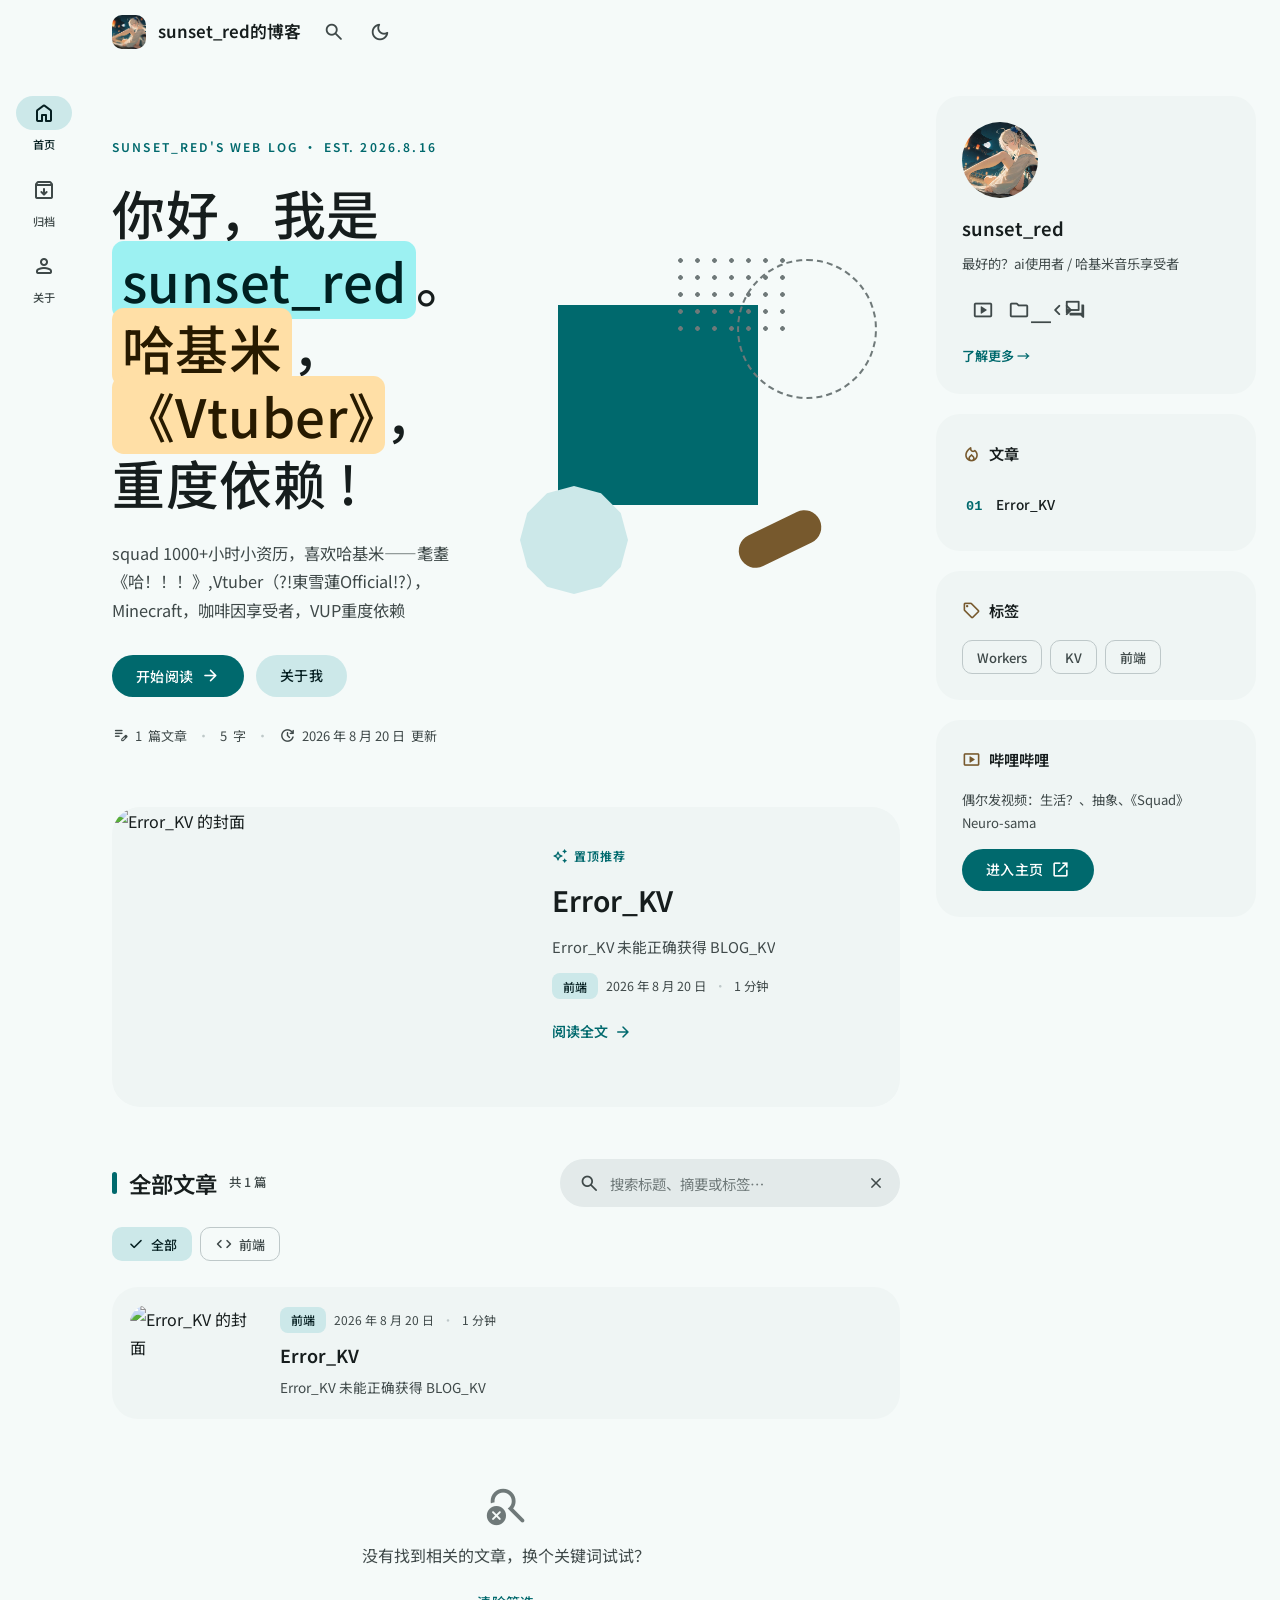
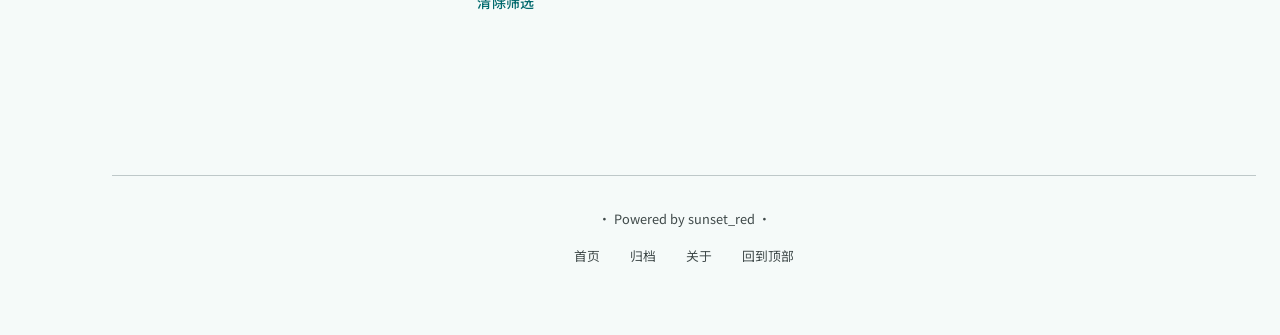
==== commit cce260e2: "修改文本" ====
--- a/index.html
+++ b/index.html
@@ -181,7 +181,7 @@
       <div class="card about-intro">
         <img class="about-avatar" src="avatar.jpg" alt="头像">
         <div class="about-intro-text">
-          <h2>Sunset_Red <small>sunset_red</small></h2>
+          <h2>Sunset_Red <small>人是猫？</small></h2>
           <p class="about-role"> · 哈基米-爱好者 · 《Squad》</p>
           <p>。幻想着能考进本科、跳楼ing 。。。</p>
           <div class="aside-social">
@@ -227,7 +227,7 @@
   </section>
 
   <footer class="site-footer">
-    <p>© 2026 红云 · sunset_red的web_log · Powered by hongyun ，z.ai GLM-5.3 API + Cloudflare Workers KV</p>
+    <p> · Powered by sunset_red · </p>
     <p class="footer-links"><a href="#/">首页</a><a href="#/archive">归档</a><a href="#/about">关于</a><button class="link-btn" id="footerTop">回到顶部</button></p>
   </footer>
 </main>
--- a/style.css
+++ b/style.css
@@ -374,14 +374,19 @@
 @media (min-width: 1280px) {
   .nav-rail { display: flex; }
   .app-nav { display: none !important; }
-  .shell { margin-left: 88px; max-width: 1240px; }
+  /* rail 固定在左侧 88px；把 rail 宽度并入 max-width、用 padding-left 让位，
+     保持 margin:0 auto 整体居中 —— 否则 margin-left 固定 + margin-right:auto
+     会把内容推到左边，右侧留一大条空白 */
+  .shell { margin: 0 auto; max-width: 1328px; padding: 96px 24px 64px 112px; }
+  .app-bar-inner { max-width: 1328px; padding-left: 112px; }
 }
 @media (min-width: 1024px) and (max-width: 1279px) {
   .nav-rail { display: flex; width: 72px; }
   .rail-item { width: 60px; }
   .rail-label { display: none; }
   .app-nav { display: none !important; }
-  .shell { margin-left: 72px; }
+  .shell { margin: 0 auto; max-width: 1312px; padding: 96px 24px 64px 96px; }
+  .app-bar-inner { max-width: 1312px; padding-left: 96px; }
 }
 @media (min-width: 768px) and (max-width: 1023px) {
   .app-nav { display: flex; }
